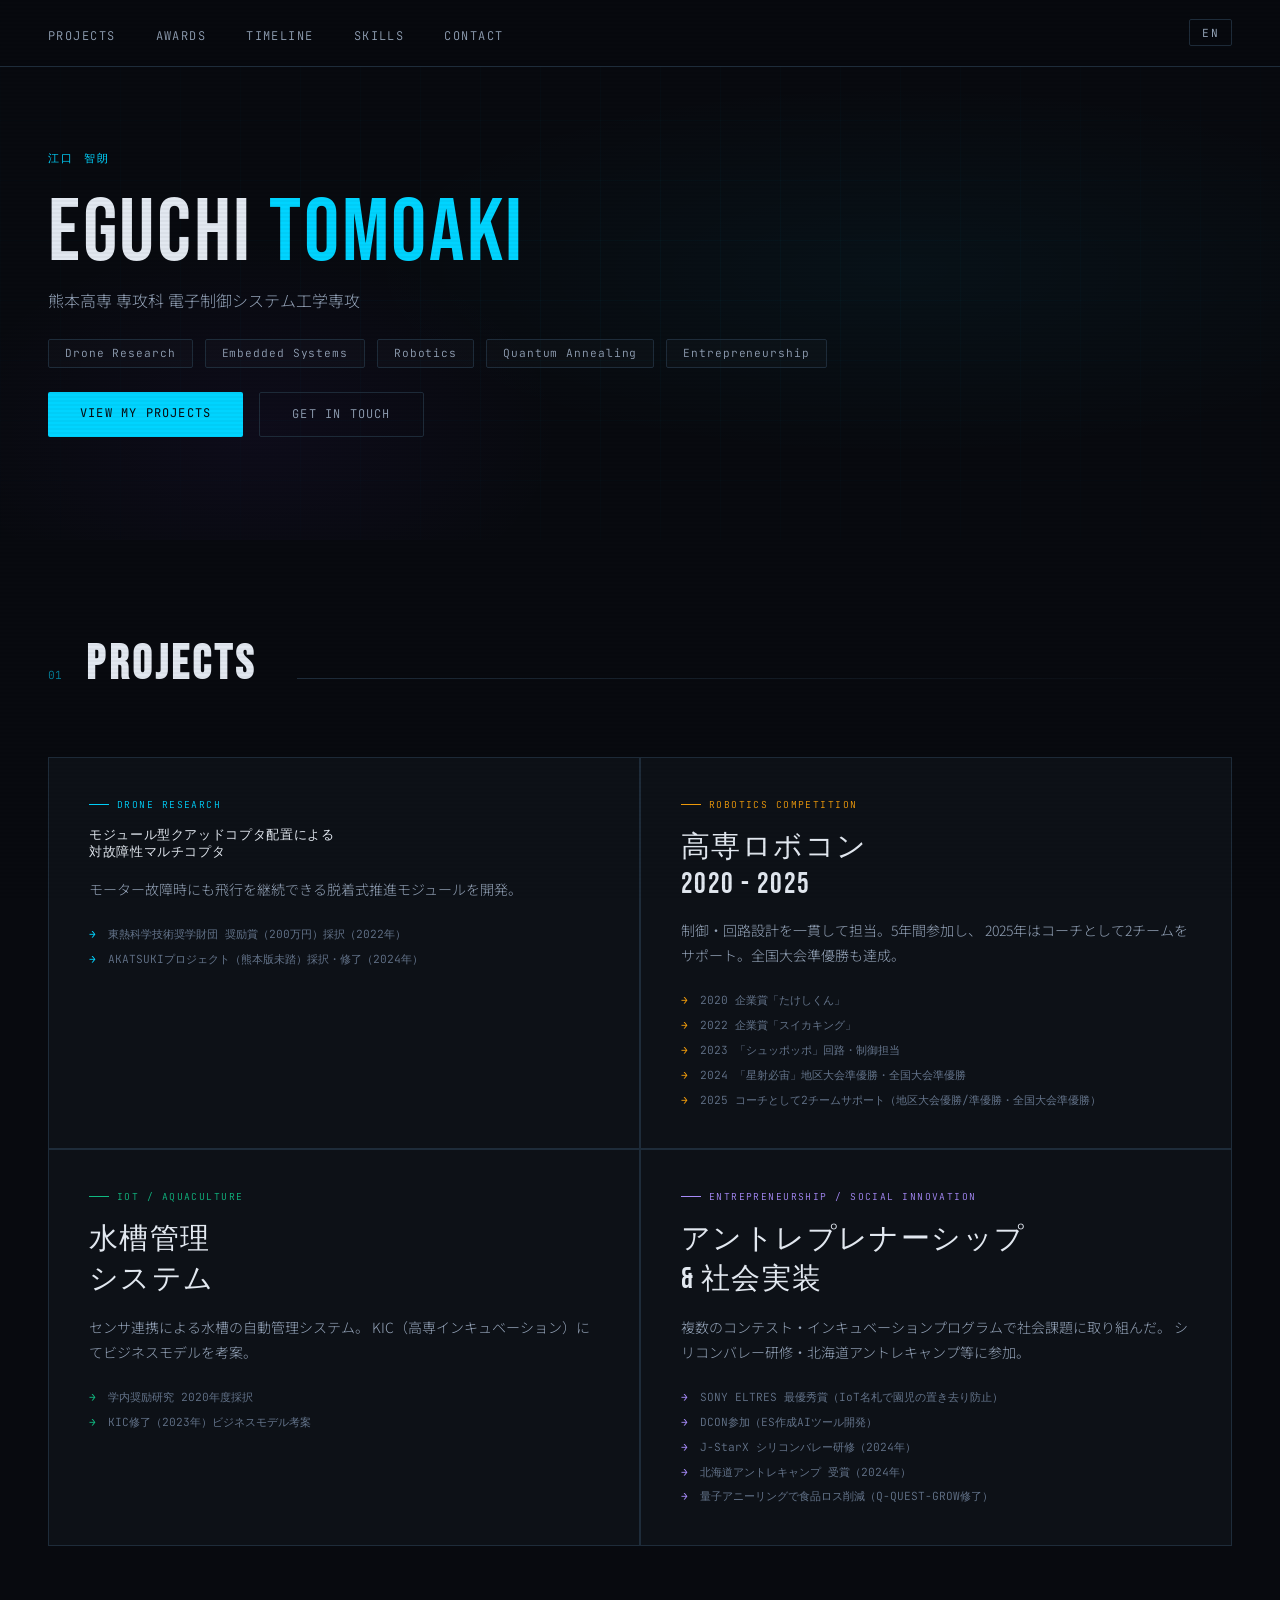
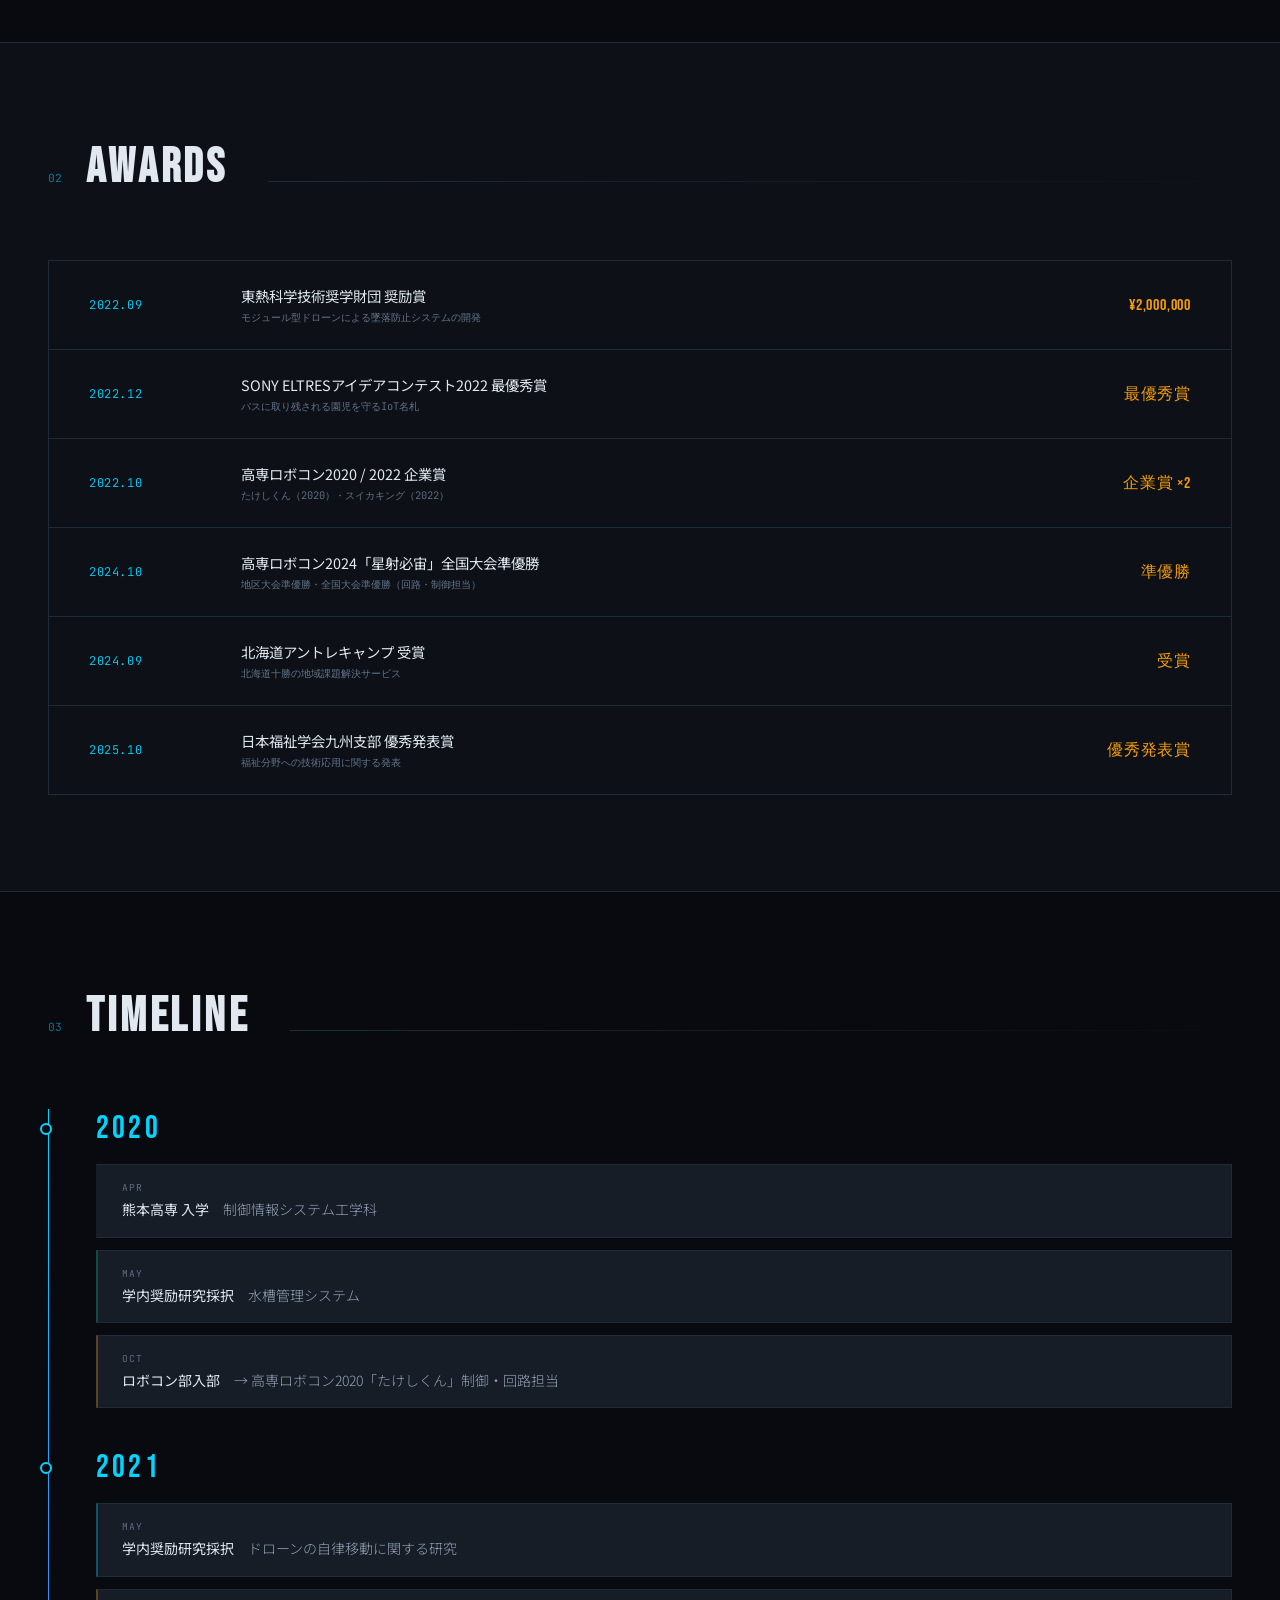
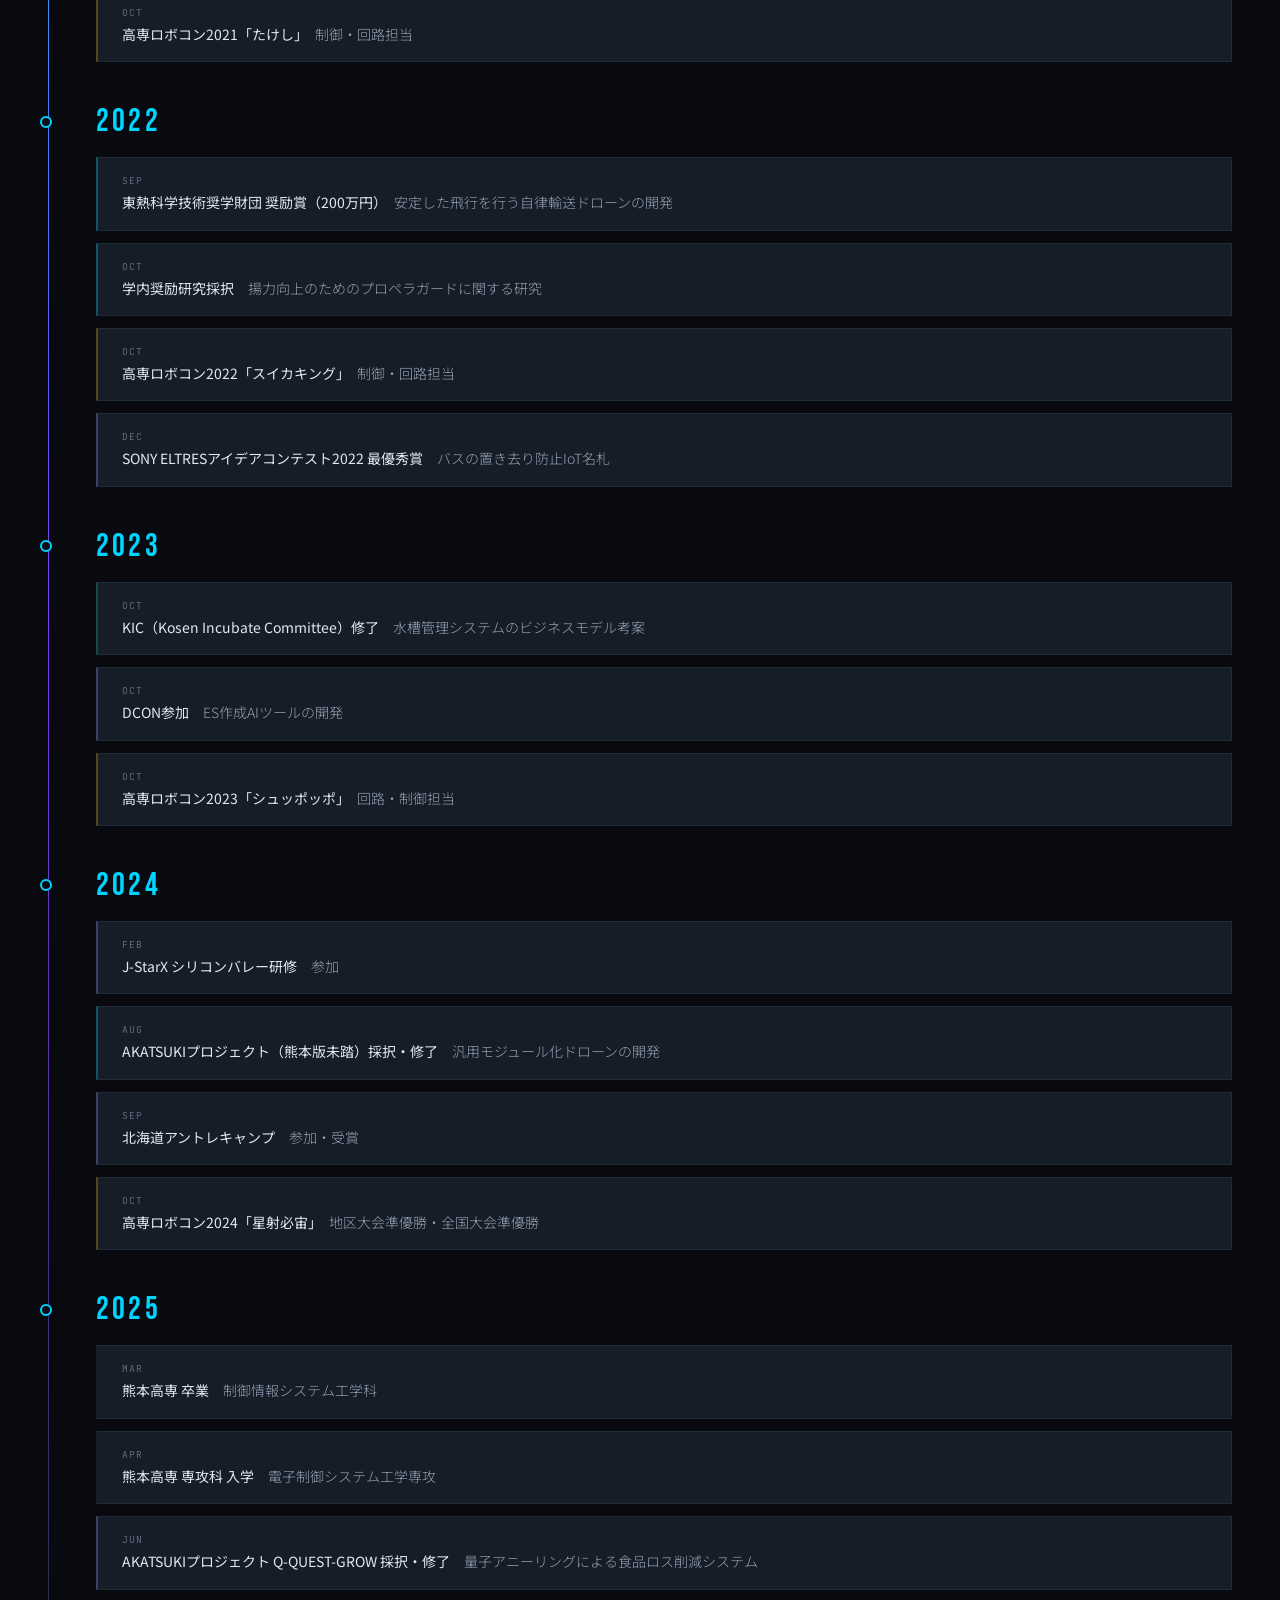
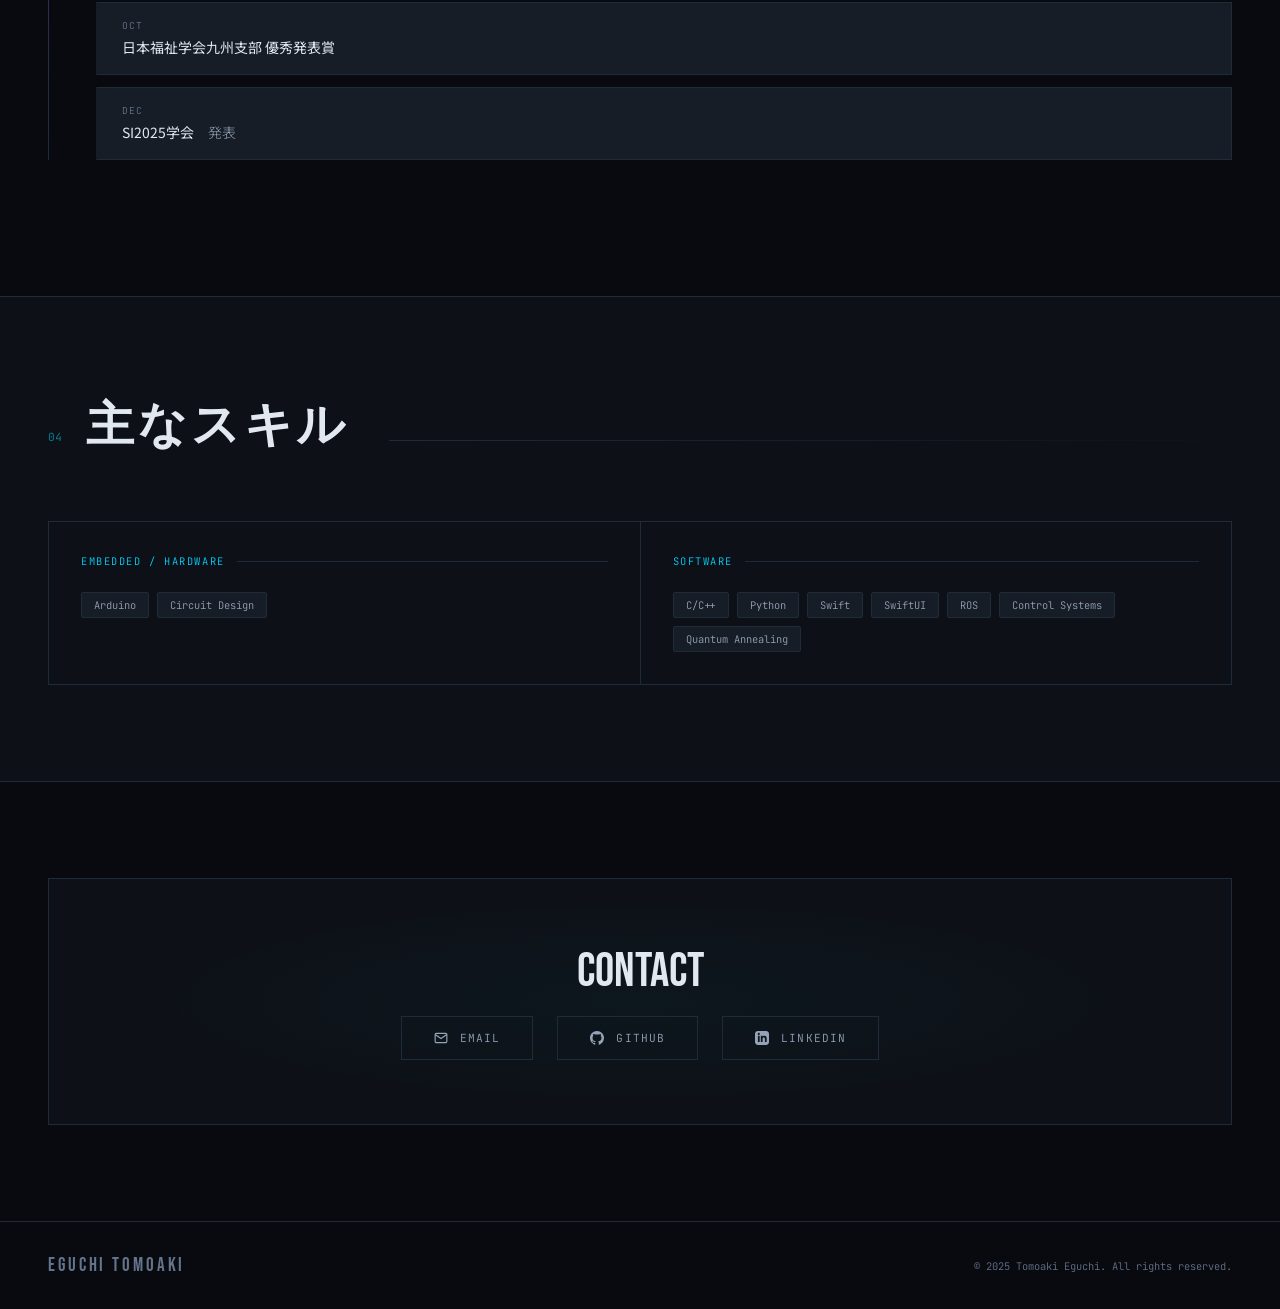
==== index.html @ 0deb2f74 "Initial commit Co-Authored-By: Claude Sonnet 4.6 <noreply@anthropic.com>" ====
<!DOCTYPE html>
<html lang="ja">
<head>
<meta charset="UTF-8">
<meta name="viewport" content="width=device-width, initial-scale=1.0">
<title>江口智朗 | Tomoaki Eguchi</title>
<link rel="preconnect" href="https://fonts.googleapis.com">
<link href="https://fonts.googleapis.com/css2?family=Bebas+Neue&family=Noto+Sans+JP:wght@300;400;700&family=JetBrains+Mono:wght@300;400&display=swap" rel="stylesheet">
<link rel="stylesheet" href="style.css">
<style>
  :root {
    --bg: #080a0f;
    --bg2: #0d1117;
    --bg3: #131920;
    --surface: #161d26;
    --border: #1e2c3a;
    --accent: #00d4ff;
    --accent2: #7c3aed;
    --accent3: #10b981;
    --text: #e2e8f0;
    --text-muted: #64748b;
    --text-dim: #94a3b8;
    --drone: #00d4ff;
    --robocon: #f59e0b;
    --aqua: #10b981;
    --biz: #a78bfa;
  }

  *, *::before, *::after { box-sizing: border-box; margin: 0; padding: 0; }

  html { scroll-behavior: smooth; }

  body {
    background: var(--bg);
    color: var(--text);
    font-family: 'Noto Sans JP', sans-serif;
    font-weight: 300;
    overflow-x: hidden;
  }


  /* Scrollbar */
  ::-webkit-scrollbar { width: 4px; }
  ::-webkit-scrollbar-track { background: var(--bg); }
  ::-webkit-scrollbar-thumb { background: var(--accent); border-radius: 2px; }

  /* NAV */
  nav {
    position: fixed; top: 0; left: 0; right: 0; z-index: 100;
    display: flex; align-items: center; justify-content: space-between;
    padding: 1.2rem 3rem;
    background: rgba(8,10,15,0.85);
    backdrop-filter: blur(20px);
    border-bottom: 1px solid var(--border);
  }
  .nav-logo {
    font-family: 'Bebas Neue', sans-serif;
    font-size: 1.5rem;
    letter-spacing: 0.15em;
    color: var(--accent);
  }
  .nav-links { display: flex; gap: 2.5rem; list-style: none; }
  .nav-links a {
    color: var(--text-dim);
    text-decoration: none;
    font-size: 0.75rem;
    letter-spacing: 0.12em;
    text-transform: uppercase;
    font-family: 'JetBrains Mono', monospace;
    transition: color 0.3s;
    position: relative;
  }
  .nav-links a::after {
    content: '';
    position: absolute; bottom: -3px; left: 0; right: 0; height: 1px;
    background: var(--accent);
    transform: scaleX(0);
    transition: transform 0.3s;
  }
  .nav-links a:hover { color: var(--accent); }
  .nav-links a:hover::after { transform: scaleX(1); }

  /* HERO */
  .hero {
    min-height: 60vh;
    display: flex; align-items: center;
    padding: 5rem 3rem 2rem;
    position: relative;
    overflow: hidden;
  }
  .hero-bg {
    position: absolute; inset: 0;
    background:
      radial-gradient(ellipse 60% 50% at 70% 50%, rgba(0,212,255,0.04) 0%, transparent 70%),
      radial-gradient(ellipse 40% 60% at 20% 80%, rgba(124,58,237,0.05) 0%, transparent 60%);
  }
  .hero-grid {
    position: absolute; inset: 0;
    background-image:
      linear-gradient(rgba(0,212,255,0.03) 1px, transparent 1px),
      linear-gradient(90deg, rgba(0,212,255,0.03) 1px, transparent 1px);
    background-size: 60px 60px;
    mask-image: radial-gradient(ellipse 80% 80% at 50% 50%, black 0%, transparent 100%);
  }
  .hero-content {
    position: relative; z-index: 1;
    max-width: 900px;
  }
  .hero-eyebrow {
    font-family: 'JetBrains Mono', monospace;
    font-size: 0.7rem;
    letter-spacing: 0.2em;
    color: var(--accent);
    text-transform: uppercase;
    margin-bottom: 1.5rem;
    opacity: 0;
    animation: fadeUp 0.8s 0.2s forwards;
  }
  .hero-name-row {
    display: flex;
    align-items: flex-end;
    gap: 2.5rem;
    margin-bottom: 0.5rem;
    opacity: 0;
    animation: fadeUp 0.8s 0.4s forwards;
  }
  .hero-name {
    font-family: 'Bebas Neue', sans-serif;
    font-size: clamp(2.8rem, 7vw, 5.5rem);
    line-height: 1;
    letter-spacing: 0.03em;
    color: var(--text);
  }
  .hero-name span { color: var(--accent); }
  .hero-sub {
    font-family: 'Bebas Neue', sans-serif;
    font-size: clamp(1.5rem, 4vw, 3rem);
    color: var(--text-muted);
    letter-spacing: 0.08em;
    margin-bottom: 2rem;
    opacity: 0;
    animation: fadeUp 0.8s 0.6s forwards;
  }
  .hero-desc {
    font-size: 1rem;
    line-height: 1.8;
    color: var(--text-dim);
    max-width: 100%;
    margin-bottom: 1.5rem;
    opacity: 0;
    animation: fadeUp 0.8s 0.8s forwards;
  }
  .hero-tags {
    display: flex; flex-wrap: wrap; gap: 0.75rem;
    margin-bottom: 1.5rem;
    opacity: 0;
    animation: fadeUp 0.8s 1s forwards;
  }
  .tag {
    padding: 0.4rem 1rem;
    border: 1px solid var(--border);
    border-radius: 2px;
    font-family: 'JetBrains Mono', monospace;
    font-size: 0.7rem;
    letter-spacing: 0.08em;
    color: var(--text-dim);
    background: rgba(255,255,255,0.02);
    transition: all 0.3s;
  }
  .tag:hover {
    border-color: var(--accent);
    color: var(--accent);
    background: rgba(0,212,255,0.05);
  }
  .hero-cta {
    display: flex; gap: 1rem;
    opacity: 0;
    animation: fadeUp 0.8s 1.2s forwards;
  }
  .btn-primary {
    padding: 0.85rem 2rem;
    background: var(--accent);
    color: var(--bg);
    border: none;
    border-radius: 2px;
    font-family: 'JetBrains Mono', monospace;
    font-size: 0.75rem;
    letter-spacing: 0.1em;
    text-transform: uppercase;
    text-decoration: none;
    transition: all 0.3s;
    font-weight: 400;
  }
  .btn-primary:hover { background: #fff; transform: translateY(-2px); }
  .btn-outline {
    padding: 0.85rem 2rem;
    background: transparent;
    color: var(--text-dim);
    border: 1px solid var(--border);
    border-radius: 2px;
    font-family: 'JetBrains Mono', monospace;
    font-size: 0.75rem;
    letter-spacing: 0.1em;
    text-transform: uppercase;
    text-decoration: none;
    transition: all 0.3s;
  }
  .btn-outline:hover { border-color: var(--accent); color: var(--accent); }

  /* STATS BAR */
  .stats-bar {
    background: var(--surface);
    border-top: 1px solid var(--border);
    border-bottom: 1px solid var(--border);
    padding: 2rem 3rem;
    display: grid;
    grid-template-columns: repeat(4, 1fr);
    gap: 1px;
  }
  .stat-item {
    padding: 1rem 2rem;
    text-align: center;
    position: relative;
  }
  .stat-item::after {
    content: '';
    position: absolute; right: 0; top: 20%; bottom: 20%;
    width: 1px; background: var(--border);
  }
  .stat-item:last-child::after { display: none; }
  .stat-num {
    font-family: 'Bebas Neue', sans-serif;
    font-size: 2.5rem;
    color: var(--accent);
    display: block;
    line-height: 1;
  }
  .stat-label {
    font-size: 0.65rem;
    letter-spacing: 0.1em;
    text-transform: uppercase;
    color: var(--text-muted);
    font-family: 'JetBrains Mono', monospace;
    margin-top: 0.4rem;
  }

  /* SECTIONS */
  section { padding: 6rem 3rem; }
  .section-header {
    display: flex; align-items: baseline; gap: 1.5rem;
    margin-bottom: 4rem;
  }
  .section-num {
    font-family: 'JetBrains Mono', monospace;
    font-size: 0.7rem;
    color: var(--accent);
    opacity: 0.6;
  }
  .section-title {
    font-family: 'Bebas Neue', sans-serif;
    font-size: 3rem;
    letter-spacing: 0.08em;
    color: var(--text);
  }
  .section-line {
    flex: 1;
    height: 1px;
    background: linear-gradient(90deg, var(--border) 0%, transparent 100%);
    margin-left: 1rem;
  }

  /* PROJECT CARDS */
  .projects-grid {
    display: grid;
    grid-template-columns: repeat(2, 1fr);
    gap: 1.5px;
    background: var(--border);
    border: 1px solid var(--border);
  }
  .project-card {
    background: var(--bg2);
    padding: 2.5rem;
    transition: background 0.3s;
    position: relative;
    overflow: hidden;
  }
  .project-card::before {
    content: '';
    position: absolute;
    top: 0; left: 0; right: 0;
    height: 2px;
    background: var(--card-color, var(--accent));
    transform: scaleX(0);
    transform-origin: left;
    transition: transform 0.4s ease;
  }
  .project-card:hover { background: var(--surface); }
  .project-card:hover::before { transform: scaleX(1); }
  .project-card.drone { --card-color: var(--drone); }
  .project-card.robocon { --card-color: var(--robocon); }
  .project-card.aqua { --card-color: var(--aqua); }
  .project-card.biz { --card-color: var(--biz); }
  .card-tag {
    font-family: 'JetBrains Mono', monospace;
    font-size: 0.6rem;
    letter-spacing: 0.15em;
    text-transform: uppercase;
    color: var(--card-color, var(--accent));
    margin-bottom: 1rem;
    display: flex; align-items: center; gap: 0.5rem;
  }
  .card-tag::before {
    content: '';
    width: 20px; height: 1px;
    background: var(--card-color, var(--accent));
  }
  .card-title {
    font-family: 'Bebas Neue', sans-serif;
    font-size: 1.8rem;
    letter-spacing: 0.05em;
    margin-bottom: 1rem;
    color: var(--text);
  }
  .card-desc {
    font-size: 0.875rem;
    line-height: 1.8;
    color: var(--text-dim);
    margin-bottom: 1.5rem;
  }
  .card-achievements {
    list-style: none;
    display: flex; flex-direction: column; gap: 0.5rem;
  }
  .card-achievements li {
    font-family: 'JetBrains Mono', monospace;
    font-size: 0.7rem;
    color: var(--text-muted);
    display: flex; align-items: flex-start; gap: 0.75rem;
    line-height: 1.5;
  }
  .card-achievements li::before {
    content: '→';
    color: var(--card-color, var(--accent));
    flex-shrink: 0;
    margin-top: 0;
  }
  .award-badge {
    display: inline-flex;
    align-items: center;
    gap: 0.4rem;
    background: rgba(245,158,11,0.1);
    border: 1px solid rgba(245,158,11,0.3);
    padding: 0.2rem 0.6rem;
    border-radius: 2px;
    font-family: 'JetBrains Mono', monospace;
    font-size: 0.6rem;
    color: #f59e0b;
    margin-top: 1rem;
  }

  /* AWARDS */
  .awards-list {
    display: flex; flex-direction: column; gap: 1px;
    background: var(--border);
    border: 1px solid var(--border);
  }
  .award-item {
    background: var(--bg2);
    padding: 1.5rem 2.5rem;
    display: grid;
    grid-template-columns: 120px 1fr auto;
    align-items: center;
    gap: 2rem;
    transition: background 0.3s;
  }
  .award-item:hover { background: var(--surface); }
  .award-year {
    font-family: 'JetBrains Mono', monospace;
    font-size: 0.75rem;
    color: var(--accent);
    letter-spacing: 0.05em;
  }
  .award-name {
    font-size: 0.9rem;
    color: var(--text);
    font-weight: 400;
  }
  .award-detail {
    font-family: 'JetBrains Mono', monospace;
    font-size: 0.65rem;
    color: var(--text-muted);
    margin-top: 0.25rem;
  }
  .award-prize {
    font-family: 'Bebas Neue', sans-serif;
    font-size: 1rem;
    color: #f59e0b;
    letter-spacing: 0.05em;
    white-space: nowrap;
  }

  /* TIMELINE */
  .timeline {
    position: relative;
    padding-left: 3rem;
  }
  .timeline::before {
    content: '';
    position: absolute;
    left: 0; top: 0; bottom: 0;
    width: 1px;
    background: linear-gradient(180deg, var(--accent) 0%, var(--accent2) 50%, var(--border) 100%);
  }
  .tl-year-group { margin-bottom: 2.5rem; }
  .tl-year {
    font-family: 'Bebas Neue', sans-serif;
    font-size: 2rem;
    color: var(--accent);
    letter-spacing: 0.1em;
    margin-bottom: 1rem;
    position: relative;
  }
  .tl-year::before {
    content: '';
    position: absolute;
    left: -3.5rem; top: 50%;
    transform: translateY(-50%);
    width: 12px; height: 12px;
    border: 2px solid var(--accent);
    background: var(--bg);
    border-radius: 50%;
  }
  .tl-items { display: flex; flex-direction: column; gap: 0.75rem; }
  .tl-item {
    background: var(--surface);
    border: 1px solid var(--border);
    border-left: 2px solid transparent;
    padding: 1rem 1.5rem;
    transition: all 0.3s;
  }
  .tl-item:hover {
    border-left-color: var(--accent);
    background: var(--bg3);
    transform: translateX(4px);
  }
  .tl-item.drone-item { border-left-color: rgba(0,212,255,0.3); }
  .tl-item.robocon-item { border-left-color: rgba(245,158,11,0.3); }
  .tl-item.aqua-item { border-left-color: rgba(16,185,129,0.3); }
  .tl-item.biz-item { border-left-color: rgba(167,139,250,0.3); }
  .tl-month {
    font-family: 'JetBrains Mono', monospace;
    font-size: 0.6rem;
    letter-spacing: 0.1em;
    color: var(--text-muted);
    margin-bottom: 0.25rem;
  }
  .tl-text {
    font-size: 0.875rem;
    color: var(--text-dim);
    line-height: 1.6;
  }
  .tl-text strong {
    color: var(--text);
    font-weight: 400;
  }
  .tl-badge {
    display: inline-flex;
    align-items: center;
    padding: 0.15rem 0.5rem;
    border-radius: 2px;
    font-family: 'JetBrains Mono', monospace;
    font-size: 0.55rem;
    letter-spacing: 0.08em;
    margin-left: 0.5rem;
    vertical-align: middle;
  }
  .badge-award { background: rgba(245,158,11,0.15); color: #f59e0b; border: 1px solid rgba(245,158,11,0.3); }
  .badge-academic { background: rgba(0,212,255,0.1); color: var(--accent); border: 1px solid rgba(0,212,255,0.2); }

  /* SKILLS */
  .skills-grid {
    display: grid;
    grid-template-columns: repeat(2, 1fr);
    gap: 1px;
    background: var(--border);
    border: 1px solid var(--border);
  }
  .skill-category {
    background: var(--bg2);
    padding: 2rem;
  }
  .skill-cat-name {
    font-family: 'JetBrains Mono', monospace;
    font-size: 0.65rem;
    letter-spacing: 0.15em;
    text-transform: uppercase;
    color: var(--accent);
    margin-bottom: 1.5rem;
    display: flex; align-items: center; gap: 0.75rem;
  }
  .skill-cat-name::after { content: ''; flex: 1; height: 1px; background: var(--border); }
  .skill-tags { display: flex; flex-wrap: wrap; gap: 0.5rem; }
  .skill-tag {
    padding: 0.3rem 0.75rem;
    background: var(--surface);
    border: 1px solid var(--border);
    border-radius: 2px;
    font-family: 'JetBrains Mono', monospace;
    font-size: 0.65rem;
    color: var(--text-dim);
    transition: all 0.2s;
  }
  .skill-tag:hover { border-color: var(--accent); color: var(--accent); }

  /* CONTACT */
  .contact-section {
    background: var(--bg2);
    border: 1px solid var(--border);
    padding: 4rem;
    text-align: center;
    position: relative;
    overflow: hidden;
  }
  .contact-section::before {
    content: '';
    position: absolute; inset: 0;
    background: radial-gradient(ellipse 60% 60% at 50% 50%, rgba(0,212,255,0.03) 0%, transparent 70%);
  }
  .contact-title {
    font-family: 'Bebas Neue', sans-serif;
    font-size: 3rem;
    color: var(--text);
    margin-bottom: 1rem;
    position: relative;
  }
  .contact-sub {
    color: var(--text-muted);
    font-size: 0.875rem;
    margin-bottom: 2.5rem;
    position: relative;
  }
  .contact-links {
    display: flex; justify-content: center; gap: 1.5rem;
    position: relative;
  }
  .contact-link {
    padding: 0.9rem 2rem;
    border: 1px solid var(--border);
    color: var(--text-dim);
    text-decoration: none;
    font-family: 'JetBrains Mono', monospace;
    font-size: 0.7rem;
    letter-spacing: 0.1em;
    text-transform: uppercase;
    transition: all 0.3s;
    display: flex; align-items: center; gap: 0.75rem;
  }
  .contact-link:hover {
    border-color: var(--accent);
    color: var(--accent);
    background: rgba(0,212,255,0.05);
  }

  /* FOOTER */
  footer {
    padding: 2rem 3rem;
    border-top: 1px solid var(--border);
    display: flex; justify-content: space-between; align-items: center;
  }
  .footer-logo {
    font-family: 'Bebas Neue', sans-serif;
    font-size: 1.2rem;
    color: var(--text-muted);
    letter-spacing: 0.15em;
  }
  .footer-copy {
    font-family: 'JetBrains Mono', monospace;
    font-size: 0.65rem;
    color: var(--text-muted);
  }

  /* ANIMATIONS */
  @keyframes fadeUp {
    from { opacity: 0; transform: translateY(20px); }
    to { opacity: 1; transform: translateY(0); }
  }

  .fade-in {
    opacity: 0;
    transform: translateY(30px);
    transition: opacity 0.7s ease, transform 0.7s ease;
  }
  .fade-in.visible {
    opacity: 1;
    transform: translateY(0);
  }

  /* Glitch effect on name hover */
  .hero-name:hover {
    animation: glitch 0.3s steps(2) forwards;
  }
  @keyframes glitch {
    0% { text-shadow: 2px 0 var(--accent), -2px 0 var(--accent2); }
    25% { text-shadow: -2px 0 var(--accent), 2px 0 var(--accent2); }
    50% { text-shadow: 2px 2px var(--accent3), -2px -2px var(--accent2); }
    75% { text-shadow: -2px 2px var(--accent), 2px -2px var(--accent3); }
    100% { text-shadow: none; }
  }

  /* Scanline overlay */
  body::after {
    content: '';
    position: fixed; inset: 0;
    background: repeating-linear-gradient(
      0deg, transparent, transparent 2px,
      rgba(0,0,0,0.03) 2px, rgba(0,0,0,0.03) 4px
    );
    pointer-events: none;
    z-index: 9990;
  }

  /* Timeline link */
  .tl-link {
    display: block;
    text-decoration: none;
    color: inherit;
  }
  .tl-link .tl-item::after {
    content: '→';
    position: absolute;
    right: 1.5rem;
    top: 50%;
    transform: translateY(-50%);
    font-family: 'JetBrains Mono', monospace;
    font-size: 0.7rem;
    color: var(--accent);
    opacity: 0;
    transition: opacity 0.3s;
  }
  .tl-item { position: relative; }
  .tl-link:hover .tl-item {
    border-left-color: var(--accent);
    background: var(--bg3);
    transform: translateX(4px);
  }
  .tl-link:hover .tl-item::after { opacity: 1; }

  @media (max-width: 768px) {
    nav { padding: 1rem 1.5rem; }
    .nav-links { display: none; }
    section { padding: 4rem 1.5rem; }
    .hero { padding: 8rem 1.5rem 4rem; }
    .stats-bar { grid-template-columns: repeat(2, 1fr); padding: 1.5rem; }
    .projects-grid { grid-template-columns: 1fr; }
    .award-item { grid-template-columns: 1fr; gap: 0.5rem; }
    .skills-grid { grid-template-columns: 1fr; }
    .contact-section { padding: 2.5rem 1.5rem; }
    .contact-links { flex-direction: column; align-items: center; }
    footer { flex-direction: column; gap: 0.75rem; text-align: center; }
  }
</style>
</head>
<body>


<nav>
  <ul class="nav-links">
    <li><a href="#projects">Projects</a></li>
    <li><a href="#awards">Awards</a></li>
    <li><a href="#timeline">Timeline</a></li>
    <li><a href="#skills">Skills</a></li>
    <li><a href="#contact">Contact</a></li>
  </ul>
</nav>

<!-- HERO -->
<section class="hero">
  <div class="hero-bg"></div>
  <div class="hero-grid"></div>
  <div class="hero-content">
    <div class="hero-eyebrow">江口 智朗</div>
    <div class="hero-name-row">
      <div class="hero-name">EGUCHI <span>TOMOAKI</span></div>
    </div>
    <p class="hero-desc"
      data-ja-html="熊本高専 専攻科 電子制御システム工学専攻"
      data-en-html="Kumamoto KOSEN — Advanced Engineering Program (Electronics &amp; Control Systems)">
      熊本高専 専攻科 電子制御システム工学専攻
    </p>
    <div class="hero-tags">
      <span class="tag">Drone Research</span>
      <span class="tag">Embedded Systems</span>
      <span class="tag">Robotics</span>
      <span class="tag">Quantum Annealing</span>
      <span class="tag">Entrepreneurship</span>
    </div>
    <div class="hero-cta">
      <a href="#projects" class="btn-primary">View My Projects</a>
      <a href="#contact" class="btn-outline">Get in Touch</a>
    </div>
  </div>
</section>


<!-- PROJECTS -->
<section id="projects">
  <div class="section-header">
    <span class="section-num">01</span>
    <h2 class="section-title">Projects</h2>
    <div class="section-line"></div>
  </div>
  <div class="projects-grid fade-in">

    <!-- DRONE -->
    <div class="project-card drone">
      <div class="card-tag">Drone Research</div>
      <div class="card-title" style="font-size:0.8em;"
        data-ja-html="モジュール型クアッドコプタ配置による<br>対故障性マルチコプタ"
        data-en-html="Modular Quad-Copter Based<br>Fault-Tolerant Multicopter">モジュール型クアッドコプタ配置による<br>対故障性マルチコプタ</div>
      <p class="card-desc"
        data-ja="モーター故障時にも飛行を継続できる脱着式推進モジュールを開発。"
        data-en="Developed detachable propulsion modules enabling continued flight even upon motor failure.">
        モーター故障時にも飛行を継続できる脱着式推進モジュールを開発。
      </p>
      <ul class="card-achievements">
        <li data-ja="東熱科学技術奨学財団 奨励賞（200万円）採択（2022年）" data-en="Tonetsu Foundation Encouragement Award (¥2M) (2022)">東熱科学技術奨学財団 奨励賞（200万円）採択（2022年）</li>
        <li data-ja="AKATSUKIプロジェクト（熊本版未踏）採択・修了（2024年）" data-en="AKATSUAKI Project (Mitou-type) Completion (2024)">AKATSUKIプロジェクト（熊本版未踏）採択・修了（2024年）</li>

      </ul>
    </div>

    <!-- ROBOCON -->
    <div class="project-card robocon">
      <div class="card-tag">Robotics Competition</div>
      <div class="card-title"
        data-ja-html="高専ロボコン<br>2020 - 2025"
        data-en-html="KOSEN Robocon<br>2020 - 2025">高専ロボコン<br>2020 - 2025</div>
      <p class="card-desc"
        data-ja="制御・回路設計を一貫して担当。5年間参加し、2025年はコーチとして2チームをサポート。全国大会準優勝も達成。"
        data-en="Consistently handled control and circuit design. Competed for 5 years, and coached two teams in 2025. Achieved National Tournament Runner-Up.">
        制御・回路設計を一貫して担当。5年間参加し、
        2025年はコーチとして2チームをサポート。全国大会準優勝も達成。
      </p>
      <ul class="card-achievements">
        <li data-ja="2020 企業賞「たけしくん」" data-en='2020 Company Award "Takeshikun"'>2020 企業賞「たけしくん」</li>
        <li data-ja="2022 企業賞「スイカキング」" data-en='2022 Company Award "Watermelon King"'>2022 企業賞「スイカキング」</li>
        <li data-ja="2023 「シュッポッポ」回路・制御担当" data-en='2023 "Shupoppo" — Circuit &amp; Control Lead'>2023 「シュッポッポ」回路・制御担当</li>
        <li data-ja="2024 「星射必宙」地区大会準優勝・全国大会準優勝" data-en='2024 "Hoshi-sha-hicchuu" — Regional &amp; National Runner-Up'>2024 「星射必宙」地区大会準優勝・全国大会準優勝</li>
        <li data-ja="2025 コーチとして2チームサポート（地区大会優勝/準優勝・全国大会準優勝）" data-en="2025 Coached 2 Teams (Regional 1st &amp; 2nd, National Runner-Up)">2025 コーチとして2チームサポート（地区大会優勝/準優勝・全国大会準優勝）</li>
      </ul>
    </div>

    <!-- AQUA -->
    <div class="project-card aqua">
      <div class="card-tag">IoT / Aquaculture</div>
      <div class="card-title"
        data-ja-html="水槽管理<br>システム"
        data-en-html="Aquaculture<br>Management System">水槽管理<br>システム</div>
      <p class="card-desc"
        data-ja="センサ連携による水槽の自動管理システム。KIC（高専インキュベーション）にてビジネスモデルを考案。"
        data-en="Automated aquaculture management system using sensor integration. Proposed a business model through KIC (KOSEN Incubation Committee).">
        センサ連携による水槽の自動管理システム。
        KIC（高専インキュベーション）にてビジネスモデルを考案。
      </p>
      <ul class="card-achievements">
        <li data-ja="学内奨励研究 2020年度採択" data-en="Research Grant Adopted 2020">学内奨励研究 2020年度採択</li>
        <li data-ja="KIC修了（2023年）ビジネスモデル考案" data-en="KIC Completion (2023) — Business Model Development">KIC修了（2023年）ビジネスモデル考案</li>
      </ul>
    </div>

    <!-- BUSINESS -->
    <div class="project-card biz" style="grid-column: span 1;">
      <div class="card-tag">Entrepreneurship / Social Innovation</div>
      <div class="card-title"
        data-ja-html="アントレプレナーシップ<br>&amp; 社会実装"
        data-en-html="Entrepreneurship<br>&amp; Social Innovation">アントレプレナーシップ<br>& 社会実装</div>
      <p class="card-desc"
        data-ja="複数のコンテスト・インキュベーションプログラムで社会課題に取り組んだ。シリコンバレー研修・北海道アントレキャンプ等に参加。"
        data-en="Engaged with social challenges through multiple contests and incubation programs. Participated in Silicon Valley training and Hokkaido entrepreneurship camp.">
        複数のコンテスト・インキュベーションプログラムで社会課題に取り組んだ。
        シリコンバレー研修・北海道アントレキャンプ等に参加。
      </p>
      <ul class="card-achievements">
        <li data-ja="SONY ELTRES 最優秀賞（IoT名札で園児の置き去り防止）" data-en="SONY ELTRES Grand Prize (IoT tag for child safety on buses)">SONY ELTRES 最優秀賞（IoT名札で園児の置き去り防止）</li>
        <li data-ja="DCON参加（ES作成AIツール開発）" data-en="DCON Participation (AI tool for job application essays)">DCON参加（ES作成AIツール開発）</li>
        <li data-ja="J-StarX シリコンバレー研修（2024年）" data-en="J-StarX Silicon Valley Program (2024)">J-StarX シリコンバレー研修（2024年）</li>
        <li data-ja="北海道アントレキャンプ 受賞（2024年）" data-en="Hokkaido Entrepreneurship Camp Award (2024)">北海道アントレキャンプ 受賞（2024年）</li>
        <li data-ja="量子アニーリングで食品ロス削減（Q-QUEST-GROW修了）" data-en="Food Loss Reduction via Quantum Annealing (Q-QUEST-GROW)">量子アニーリングで食品ロス削減（Q-QUEST-GROW修了）</li>
      </ul>
    </div>

  </div>
</section>

<!-- AWARDS -->
<section id="awards" style="background: var(--bg2); border-top: 1px solid var(--border); border-bottom: 1px solid var(--border);">
  <div class="section-header">
    <span class="section-num">02</span>
    <h2 class="section-title">Awards</h2>
    <div class="section-line"></div>
  </div>
  <div class="awards-list fade-in">
    <div class="award-item">
      <div class="award-year">2022.09</div>
      <div>
        <div class="award-name" data-ja="東熱科学技術奨学財団 奨励賞" data-en="Tonetsu Foundation Encouragement Award">東熱科学技術奨学財団 奨励賞</div>
        <div class="award-detail" data-ja="モジュール型ドローンによる墜落防止システムの開発" data-en="Development of crash-prevention system for modular drones">モジュール型ドローンによる墜落防止システムの開発</div>
      </div>
      <div class="award-prize">¥2,000,000</div>
    </div>
    <div class="award-item">
      <div class="award-year">2022.12</div>
      <div>
        <div class="award-name" data-ja="SONY ELTRESアイデアコンテスト2022 最優秀賞" data-en="SONY ELTRES Idea Contest 2022 — Grand Prize">SONY ELTRESアイデアコンテスト2022 最優秀賞</div>
        <div class="award-detail" data-ja="バスに取り残される園児を守るIoT名札" data-en="IoT name tag to protect children left behind on buses">バスに取り残される園児を守るIoT名札</div>
      </div>
      <div class="award-prize" data-ja="最優秀賞" data-en="Grand Prize">最優秀賞</div>
    </div>
    <div class="award-item">
      <div class="award-year">2022.10</div>
      <div>
        <div class="award-name" data-ja="高専ロボコン2020 / 2022 企業賞" data-en="KOSEN Robocon 2020 / 2022 — Company Award">高専ロボコン2020 / 2022 企業賞</div>
        <div class="award-detail" data-ja="たけしくん（2020）・スイカキング（2022）" data-en="National robot contest for KOSEN students. Circuit &amp; control lead; awarded twice.">たけしくん（2020）・スイカキング（2022）</div>
      </div>
      <div class="award-prize" data-ja="企業賞 ×2" data-en="Company Award ×2">企業賞 ×2</div>
    </div>
    <div class="award-item">
      <div class="award-year">2024.10</div>
      <div>
        <div class="award-name" data-ja="高専ロボコン2024「星射必宙」全国大会準優勝" data-en='KOSEN Robocon 2024 "Hoshi-sha-hicchuu" — National Runner-Up'>高専ロボコン2024「星射必宙」全国大会準優勝</div>
        <div class="award-detail" data-ja="地区大会準優勝・全国大会準優勝（回路・制御担当）" data-en="Regional &amp; National Runner-Up (Circuit &amp; Control Lead)">地区大会準優勝・全国大会準優勝（回路・制御担当）</div>
      </div>
      <div class="award-prize" data-ja="準優勝" data-en="Runner-Up">準優勝</div>
    </div>
    <div class="award-item">
      <div class="award-year">2024.09</div>
      <div>
        <div class="award-name" data-ja="北海道アントレキャンプ 受賞" data-en="Hokkaido Entrepreneurship Camp — Award">北海道アントレキャンプ 受賞</div>
        <div class="award-detail" data-ja="北海道十勝の地域課題解決サービス" data-en="Regional issue-solving service for Hokkaido Tokachi">北海道十勝の地域課題解決サービス</div>
      </div>
      <div class="award-prize" data-ja="受賞" data-en="Award">受賞</div>
    </div>
    <div class="award-item">
      <div class="award-year">2025.10</div>
      <div>
        <div class="award-name" data-ja="日本福祉学会九州支部 優秀発表賞" data-en="Japan Welfare Society Kyushu — Best Presentation Award">日本福祉学会九州支部 優秀発表賞</div>
        <div class="award-detail" data-ja="福祉分野への技術応用に関する発表" data-en="Presentation on technological applications in welfare">福祉分野への技術応用に関する発表</div>
      </div>
      <div class="award-prize" data-ja="優秀発表賞" data-en="Best Presentation">優秀発表賞</div>
    </div>
  </div>
</section>

<!-- TIMELINE -->
<section id="timeline">
  <div class="section-header">
    <span class="section-num">03</span>
    <h2 class="section-title">Timeline</h2>
    <div class="section-line"></div>
  </div>
  <div class="timeline fade-in">

    <div class="tl-year-group">
      <div class="tl-year">2020</div>
      <div class="tl-items">
        <div class="tl-item">
          <div class="tl-month">APR</div>
          <div class="tl-text"
            data-ja-html="<strong>熊本高専 入学</strong>　制御情報システム工学科"
            data-en-html="<strong>Admitted to Kumamoto KOSEN</strong> Dept. of Control &amp; Information Systems Engineering"><strong>熊本高専 入学</strong>　制御情報システム工学科</div>
        </div>
        <a href="pages/2020-aqua-research.html" class="tl-link">
        <div class="tl-item aqua-item">
          <div class="tl-month">MAY</div>
          <div class="tl-text"
            data-ja-html="<strong>学内奨励研究採択</strong>　水槽管理システム"
            data-en-html="<strong>Research Grant Adopted</strong> Aquaculture Management System"><strong>学内奨励研究採択</strong>　水槽管理システム</div>
        </div>
        </a>
        <a href="pages/2020-robocon.html" class="tl-link">
        <div class="tl-item robocon-item">
          <div class="tl-month">OCT</div>
          <div class="tl-text"
            data-ja-html="<strong>ロボコン部入部</strong>　→ 高専ロボコン2020「たけしくん」制御・回路担当"
            data-en-html="<strong>Joined Robotics Club</strong> → KOSEN Robocon 2020 &quot;Takeshikun&quot; — Circuit &amp; Control Lead"><strong>ロボコン部入部</strong>　→ 高専ロボコン2020「たけしくん」制御・回路担当</div>
        </div>
        </a>
      </div>
    </div>

    <div class="tl-year-group">
      <div class="tl-year">2021</div>
      <div class="tl-items">
        <div class="tl-item drone-item">
          <div class="tl-month">MAY</div>
          <div class="tl-text"
            data-ja-html="<strong>学内奨励研究採択</strong>　ドローンの自律移動に関する研究"
            data-en-html="<strong>Research Grant Adopted</strong> Autonomous Drone Navigation Research"><strong>学内奨励研究採択</strong>　ドローンの自律移動に関する研究</div>
        </div>
        <div class="tl-item robocon-item">
          <div class="tl-month">OCT</div>
          <div class="tl-text"
            data-ja-html="<strong>高専ロボコン2021「たけし」</strong>　制御・回路担当"
            data-en-html="<strong>KOSEN Robocon 2021 &quot;Takeshi&quot;</strong> Circuit &amp; Control Lead"><strong>高専ロボコン2021「たけし」</strong>　制御・回路担当</div>
        </div>
      </div>
    </div>

    <div class="tl-year-group">
      <div class="tl-year">2022</div>
      <div class="tl-items">
        <div class="tl-item drone-item">
          <div class="tl-month">SEP</div>
          <div class="tl-text"
            data-ja-html="<strong>東熱科学技術奨学財団 奨励賞（200万円）</strong>　安定した飛行を行う自律輸送ドローンの開発"
            data-en-html="<strong>Tonetsu Foundation Encouragement Award (¥2M)</strong> Development of an Autonomous Transport Drone with Stable Flight"><strong>東熱科学技術奨学財団 奨励賞（200万円）</strong>　安定した飛行を行う自律輸送ドローンの開発</div>
        </div>
        <div class="tl-item drone-item">
          <div class="tl-month">OCT</div>
          <div class="tl-text"
            data-ja-html="<strong>学内奨励研究採択</strong>　揚力向上のためのプロペラガードに関する研究"
            data-en-html="<strong>Research Grant Adopted</strong> Propeller Guard Research for Enhanced Lift"><strong>学内奨励研究採択</strong>　揚力向上のためのプロペラガードに関する研究</div>
        </div>
        <div class="tl-item robocon-item">
          <div class="tl-month">OCT</div>
          <div class="tl-text"
            data-ja-html="<strong>高専ロボコン2022「スイカキング」</strong>　制御・回路担当"
            data-en-html="<strong>KOSEN Robocon 2022 &quot;Watermelon King&quot;</strong> Circuit &amp; Control Lead"><strong>高専ロボコン2022「スイカキング」</strong>　制御・回路担当</div>
        </div>
        <a href="pages/2022-sony-eltres.html" class="tl-link">
        <div class="tl-item biz-item">
          <div class="tl-month">DEC</div>
          <div class="tl-text"
            data-ja-html="<strong>SONY ELTRESアイデアコンテスト2022 最優秀賞</strong>　バスの置き去り防止IoT名札"
            data-en-html="<strong>SONY ELTRES Idea Contest 2022 — Grand Prize</strong> IoT Name Tag to Prevent Children Being Left on Buses"><strong>SONY ELTRESアイデアコンテスト2022 最優秀賞</strong>　バスの置き去り防止IoT名札</div>
        </div>
        </a>
      </div>
    </div>

    <div class="tl-year-group">
      <div class="tl-year">2023</div>
      <div class="tl-items">
        <a href="pages/2023-kic.html" class="tl-link">
        <div class="tl-item aqua-item">
          <div class="tl-month">OCT</div>
          <div class="tl-text"
            data-ja-html="<strong>KIC（Kosen Incubate Committee）修了</strong>　水槽管理システムのビジネスモデル考案"
            data-en-html="<strong>KIC (Kosen Incubate Committee) Completion</strong> Business Model for Aquaculture Management System"><strong>KIC（Kosen Incubate Committee）修了</strong>　水槽管理システムのビジネスモデル考案</div>
        </div>
        </a>
        <a href="pages/2023-dcon.html" class="tl-link">
        <div class="tl-item biz-item">
          <div class="tl-month">OCT</div>
          <div class="tl-text"
            data-ja-html="<strong>DCON参加</strong>　ES作成AIツールの開発"
            data-en-html="<strong>DCON Participation</strong> AI Tool for Job Application Essay Generation"><strong>DCON参加</strong>　ES作成AIツールの開発</div>
        </div>
        </a>
        <a href="pages/2023-robocon.html" class="tl-link">
        <div class="tl-item robocon-item">
          <div class="tl-month">OCT</div>
          <div class="tl-text"
            data-ja-html="<strong>高専ロボコン2023「シュッポッポ」</strong>　回路・制御担当"
            data-en-html="<strong>KOSEN Robocon 2023 &quot;Shupoppo&quot;</strong> Circuit &amp; Control Lead"><strong>高専ロボコン2023「シュッポッポ」</strong>　回路・制御担当</div>
        </div>
        </a>
      </div>
    </div>

    <div class="tl-year-group">
      <div class="tl-year">2024</div>
      <div class="tl-items">
        <a href="pages/2024-jstarx.html" class="tl-link">
        <div class="tl-item biz-item">
          <div class="tl-month">FEB</div>
          <div class="tl-text"
            data-ja-html="<strong>J-StarX シリコンバレー研修</strong>　参加"
            data-en-html="<strong>J-StarX Silicon Valley Program</strong> Participant"><strong>J-StarX シリコンバレー研修</strong>　参加</div>
        </div>
        </a>
        <a href="pages/2024-akatsuaki.html" class="tl-link">
        <div class="tl-item drone-item">
          <div class="tl-month">AUG</div>
          <div class="tl-text"
            data-ja-html="<strong>AKATSUKIプロジェクト（熊本版未踏）採択・修了</strong>　汎用モジュール化ドローンの開発"
            data-en-html="<strong>AKATSUAKI Project (Mitou-type) Adopted &amp; Completed</strong> General-Purpose Modular Drone Development"><strong>AKATSUKIプロジェクト（熊本版未踏）採択・修了</strong>　汎用モジュール化ドローンの開発</div>
        </div>
        </a>
        <a href="pages/2024-hokkaido.html" class="tl-link">
        <div class="tl-item biz-item">
          <div class="tl-month">SEP</div>
          <div class="tl-text"
            data-ja-html="<strong>北海道アントレキャンプ</strong>　参加・受賞"
            data-en-html="<strong>Hokkaido Entrepreneurship Camp</strong> Participant &amp; Award Recipient"><strong>北海道アントレキャンプ</strong>　参加・受賞</div>
        </div>
        </a>
        <a href="pages/2024-robocon.html" class="tl-link">
        <div class="tl-item robocon-item">
          <div class="tl-month">OCT</div>
          <div class="tl-text"
            data-ja-html="<strong>高専ロボコン2024「星射必宙」</strong>　地区大会準優勝・全国大会準優勝"
            data-en-html="<strong>KOSEN Robocon 2024 &quot;Hoshi-sha-hicchuu&quot;</strong> Regional &amp; National Runner-Up"><strong>高専ロボコン2024「星射必宙」</strong>　地区大会準優勝・全国大会準優勝</div>
        </div>
        </a>
      </div>
    </div>

    <div class="tl-year-group">
      <div class="tl-year">2025</div>
      <div class="tl-items">
        <div class="tl-item">
          <div class="tl-month">MAR</div>
          <div class="tl-text"
            data-ja-html="<strong>熊本高専 卒業</strong>　制御情報システム工学科"
            data-en-html="<strong>Graduated from Kumamoto KOSEN</strong> Dept. of Control &amp; Information Systems Engineering"><strong>熊本高専 卒業</strong>　制御情報システム工学科</div>
        </div>
        <div class="tl-item">
          <div class="tl-month">APR</div>
          <div class="tl-text"
            data-ja-html="<strong>熊本高専 専攻科 入学</strong>　電子制御システム工学専攻"
            data-en-html="<strong>Enrolled in Kumamoto KOSEN Advanced Engineering</strong> Electronics &amp; Control Systems Engineering Program"><strong>熊本高専 専攻科 入学</strong>　電子制御システム工学専攻</div>
        </div>
        <a href="pages/2025-q-quest.html" class="tl-link">
        <div class="tl-item biz-item">
          <div class="tl-month">JUN</div>
          <div class="tl-text"
            data-ja-html="<strong>AKATSUKIプロジェクト Q-QUEST-GROW 採択・修了</strong>　量子アニーリングによる食品ロス削減システム"
            data-en-html="<strong>AKATSUAKI Q-QUEST-GROW Adopted &amp; Completed</strong> Food Loss Reduction System via Quantum Annealing"><strong>AKATSUKIプロジェクト Q-QUEST-GROW 採択・修了</strong>　量子アニーリングによる食品ロス削減システム</div>
        </div>
        </a>
        <a href="pages/2025-fukushi.html" class="tl-link">
        <div class="tl-item">
          <div class="tl-month">OCT</div>
          <div class="tl-text"
            data-ja-html="<strong>日本福祉学会九州支部 優秀発表賞</strong>"
            data-en-html="<strong>Japan Welfare Society Kyushu — Best Presentation Award</strong>"><strong>日本福祉学会九州支部 優秀発表賞</strong></div>
        </div>
        </a>
        <a href="pages/2025-si2025.html" class="tl-link">
        <div class="tl-item">
          <div class="tl-month">DEC</div>
          <div class="tl-text"
            data-ja-html="<strong>SI2025学会</strong>　発表"
            data-en-html="<strong>SI2025 Conference</strong> Presentation"><strong>SI2025学会</strong>　発表</div>
        </div>
        </a>
      </div>
    </div>

  </div>
</section>

<!-- SKILLS -->
<section id="skills" style="background: var(--bg2); border-top: 1px solid var(--border); border-bottom: 1px solid var(--border);">
  <div class="section-header">
    <span class="section-num">04</span>
    <h2 class="section-title">主なスキル</h2>
    <div class="section-line"></div>
  </div>
  <div class="skills-grid fade-in">
    <div class="skill-category">
      <div class="skill-cat-name">Embedded / Hardware</div>
      <div class="skill-tags">
        <span class="skill-tag">Arduino</span>
        <span class="skill-tag">Circuit Design</span>
      </div>
    </div>
    <div class="skill-category">
      <div class="skill-cat-name">Software</div>
      <div class="skill-tags">
        <span class="skill-tag">C/C++</span>
        <span class="skill-tag">Python</span>
        <span class="skill-tag">Swift</span>
        <span class="skill-tag">SwiftUI</span>
        <span class="skill-tag">ROS</span>
        <span class="skill-tag">Control Systems</span>
        <span class="skill-tag">Quantum Annealing</span>
      </div>
    </div>
  </div>
</section>

<!-- CONTACT -->
<section id="contact">
  <div class="contact-section fade-in">
    <div class="contact-title">Contact</div>
    <div class="contact-links">
      <a href="mailto:magnate.editor.9y@icloud.com" class="contact-link">
        <svg width="14" height="14" viewBox="0 0 24 24" fill="none" stroke="currentColor" stroke-width="2"><path d="M4 4h16c1.1 0 2 .9 2 2v12c0 1.1-.9 2-2 2H4c-1.1 0-2-.9-2-2V6c0-1.1.9-2 2-2z"/><polyline points="22,6 12,13 2,6"/></svg>
        Email
      </a>
      <a href="https://github.com/Teggu" target="_blank" class="contact-link">
        <svg width="14" height="14" viewBox="0 0 24 24" fill="currentColor"><path d="M12 0c-6.626 0-12 5.373-12 12 0 5.302 3.438 9.8 8.207 11.387.599.111.793-.261.793-.577v-2.234c-3.338.726-4.033-1.416-4.033-1.416-.546-1.387-1.333-1.756-1.333-1.756-1.089-.745.083-.729.083-.729 1.205.084 1.839 1.237 1.839 1.237 1.07 1.834 2.807 1.304 3.492.997.107-.775.418-1.305.762-1.604-2.665-.305-5.467-1.334-5.467-5.931 0-1.311.469-2.381 1.236-3.221-.124-.303-.535-1.524.117-3.176 0 0 1.008-.322 3.301 1.23.957-.266 1.983-.399 3.003-.404 1.02.005 2.047.138 3.006.404 2.291-1.552 3.297-1.23 3.297-1.23.653 1.653.242 2.874.118 3.176.77.84 1.235 1.911 1.235 3.221 0 4.609-2.807 5.624-5.479 5.921.43.372.823 1.102.823 2.222v3.293c0 .319.192.694.801.576 4.765-1.589 8.199-6.086 8.199-11.386 0-6.627-5.373-12-12-12z"/></svg>
        GitHub
      </a>
      <a href="https://www.linkedin.com/" target="_blank" class="contact-link">
        <svg width="14" height="14" viewBox="0 0 24 24" fill="currentColor"><path d="M19 0h-14c-2.761 0-5 2.239-5 5v14c0 2.761 2.239 5 5 5h14c2.762 0 5-2.239 5-5v-14c0-2.761-2.238-5-5-5zm-11 19h-3v-11h3v11zm-1.5-12.268c-.966 0-1.75-.79-1.75-1.764s.784-1.764 1.75-1.764 1.75.79 1.75 1.764-.783 1.764-1.75 1.764zm13.5 12.268h-3v-5.604c0-3.368-4-3.113-4 0v5.604h-3v-11h3v1.765c1.396-2.586 7-2.777 7 2.476v6.759z"/></svg>
        LinkedIn
      </a>
    </div>
  </div>
</section>

<footer>
  <div class="footer-logo">EGUCHI TOMOAKI</div>
  <div class="footer-copy">© 2025 Tomoaki Eguchi. All rights reserved.</div>
</footer>

<script>

  // Scroll fade-in
  const fadeEls = document.querySelectorAll('.fade-in');
  const observer = new IntersectionObserver(entries => {
    entries.forEach((entry, i) => {
      if (entry.isIntersecting) {
        setTimeout(() => entry.target.classList.add('visible'), i * 80);
        observer.unobserve(entry.target);
      }
    });
  }, { threshold: 0.1 });
  fadeEls.forEach(el => observer.observe(el));
</script>
<script src="lang.js"></script>
</body>
</html>
---- style.css ----
/* =============================================
   共通スタイル — Tomoaki Eguchi Portfolio
   ============================================= */

:root {
  --bg: #080a0f;
  --bg2: #0d1117;
  --bg3: #131920;
  --surface: #161d26;
  --border: #1e2c3a;
  --accent: #00d4ff;
  --accent2: #7c3aed;
  --accent3: #10b981;
  --text: #e2e8f0;
  --text-muted: #64748b;
  --text-dim: #94a3b8;
  --drone: #00d4ff;
  --robocon: #f59e0b;
  --aqua: #10b981;
  --biz: #a78bfa;
}

*, *::before, *::after { box-sizing: border-box; margin: 0; padding: 0; }

html { scroll-behavior: smooth; }

body {
  background: var(--bg);
  color: var(--text);
  font-family: 'Noto Sans JP', sans-serif;
  font-weight: 300;
  overflow-x: hidden;
}

/* Custom cursor */
.cursor {
  width: 8px; height: 8px;
  background: var(--accent);
  border-radius: 50%;
  position: fixed;
  pointer-events: none;
  z-index: 9999;
  transition: transform 0.1s;
  mix-blend-mode: screen;
}
.cursor-ring {
  width: 32px; height: 32px;
  border: 1px solid rgba(0,212,255,0.4);
  border-radius: 50%;
  position: fixed;
  pointer-events: none;
  z-index: 9998;
  transition: all 0.15s ease;
}

/* Scrollbar */
::-webkit-scrollbar { width: 4px; }
::-webkit-scrollbar-track { background: var(--bg); }
::-webkit-scrollbar-thumb { background: var(--accent); border-radius: 2px; }

/* NAV */
nav {
  position: fixed; top: 0; left: 0; right: 0; z-index: 100;
  display: flex; align-items: center; justify-content: space-between;
  padding: 1.2rem 3rem;
  background: rgba(8,10,15,0.85);
  backdrop-filter: blur(20px);
  border-bottom: 1px solid var(--border);
}
.nav-logo {
  font-family: 'Bebas Neue', sans-serif;
  font-size: 1.5rem;
  letter-spacing: 0.15em;
  color: var(--accent);
  text-decoration: none;
}
.nav-links { display: flex; gap: 2.5rem; list-style: none; }
.nav-links a {
  color: var(--text-dim);
  text-decoration: none;
  font-size: 0.75rem;
  letter-spacing: 0.12em;
  text-transform: uppercase;
  font-family: 'JetBrains Mono', monospace;
  transition: color 0.3s;
  position: relative;
}
.nav-links a::after {
  content: '';
  position: absolute; bottom: -3px; left: 0; right: 0; height: 1px;
  background: var(--accent);
  transform: scaleX(0);
  transition: transform 0.3s;
}
.nav-links a:hover { color: var(--accent); }
.nav-links a:hover::after { transform: scaleX(1); }

/* FOOTER */
footer {
  padding: 2rem 3rem;
  border-top: 1px solid var(--border);
  display: flex; justify-content: space-between; align-items: center;
}
.footer-logo {
  font-family: 'Bebas Neue', sans-serif;
  font-size: 1.2rem;
  color: var(--text-muted);
  letter-spacing: 0.15em;
}
.footer-copy {
  font-family: 'JetBrains Mono', monospace;
  font-size: 0.65rem;
  color: var(--text-muted);
}

/* Buttons */
.btn-primary {
  padding: 0.85rem 2rem;
  background: var(--accent);
  color: var(--bg);
  border: none;
  border-radius: 2px;
  font-family: 'JetBrains Mono', monospace;
  font-size: 0.75rem;
  letter-spacing: 0.1em;
  text-transform: uppercase;
  text-decoration: none;
  transition: all 0.3s;
  font-weight: 400;
  display: inline-block;
}
.btn-primary:hover { background: #fff; transform: translateY(-2px); }
.btn-outline {
  padding: 0.85rem 2rem;
  background: transparent;
  color: var(--text-dim);
  border: 1px solid var(--border);
  border-radius: 2px;
  font-family: 'JetBrains Mono', monospace;
  font-size: 0.75rem;
  letter-spacing: 0.1em;
  text-transform: uppercase;
  text-decoration: none;
  transition: all 0.3s;
  display: inline-block;
}
.btn-outline:hover { border-color: var(--accent); color: var(--accent); }

/* ANIMATIONS */
@keyframes fadeUp {
  from { opacity: 0; transform: translateY(20px); }
  to { opacity: 1; transform: translateY(0); }
}

.fade-in {
  opacity: 0;
  transform: translateY(30px);
  transition: opacity 0.7s ease, transform 0.7s ease;
}
.fade-in.visible {
  opacity: 1;
  transform: translateY(0);
}

/* Glitch effect */
@keyframes glitch {
  0% { text-shadow: 2px 0 var(--accent), -2px 0 var(--accent2); }
  25% { text-shadow: -2px 0 var(--accent), 2px 0 var(--accent2); }
  50% { text-shadow: 2px 2px var(--accent3), -2px -2px var(--accent2); }
  75% { text-shadow: -2px 2px var(--accent), 2px -2px var(--accent3); }
  100% { text-shadow: none; }
}

/* Scanline overlay */
body::after {
  content: '';
  position: fixed; inset: 0;
  background: repeating-linear-gradient(
    0deg, transparent, transparent 2px,
    rgba(0,0,0,0.03) 2px, rgba(0,0,0,0.03) 4px
  );
  pointer-events: none;
  z-index: 9990;
}

/* =============================================
   詳細ページ共通スタイル
   ============================================= */

/* Detail Hero */
.detail-hero {
  min-height: 50vh;
  display: flex; align-items: center;
  padding: 8rem 3rem 4rem;
  position: relative;
  overflow: hidden;
}
.detail-hero-bg {
  position: absolute; inset: 0;
  background:
    radial-gradient(ellipse 60% 60% at 60% 50%, var(--hero-glow, rgba(0,212,255,0.05)) 0%, transparent 70%);
}
.detail-hero-grid {
  position: absolute; inset: 0;
  background-image:
    linear-gradient(rgba(0,212,255,0.03) 1px, transparent 1px),
    linear-gradient(90deg, rgba(0,212,255,0.03) 1px, transparent 1px);
  background-size: 60px 60px;
  mask-image: radial-gradient(ellipse 80% 80% at 50% 50%, black 0%, transparent 100%);
}
.detail-hero-content {
  position: relative; z-index: 1;
  max-width: 900px;
}
.detail-category {
  font-family: 'JetBrains Mono', monospace;
  font-size: 0.65rem;
  letter-spacing: 0.2em;
  text-transform: uppercase;
  color: var(--cat-color, var(--accent));
  margin-bottom: 1rem;
  display: flex; align-items: center; gap: 0.75rem;
  opacity: 0;
  animation: fadeUp 0.8s 0.1s forwards;
}
.detail-category::before {
  content: '';
  width: 24px; height: 1px;
  background: var(--cat-color, var(--accent));
}
.detail-date {
  font-family: 'JetBrains Mono', monospace;
  font-size: 0.7rem;
  color: var(--text-muted);
  letter-spacing: 0.1em;
  margin-bottom: 0.75rem;
  opacity: 0;
  animation: fadeUp 0.8s 0.2s forwards;
}
.detail-title {
  font-family: 'Bebas Neue', sans-serif;
  font-size: clamp(1.5rem, 3.5vw, 2.8rem);
  line-height: 1;
  letter-spacing: 0.03em;
  color: var(--text);
  margin-bottom: 1.5rem;
  opacity: 0;
  animation: fadeUp 0.8s 0.3s forwards;
}
.detail-title span { color: var(--cat-color, var(--accent)); }
.detail-overview {
  font-size: 1rem;
  line-height: 1.8;
  color: var(--text-dim);
  max-width: 900px;
  opacity: 0;
  animation: fadeUp 0.8s 0.4s forwards;
}

/* Detail Body */
.detail-body {
  padding: 5rem 3rem;
  max-width: 960px;
  margin: 0 auto;
}
.detail-section {
  margin-bottom: 3.5rem;
}
.detail-section-title {
  font-family: 'JetBrains Mono', monospace;
  font-size: 0.65rem;
  letter-spacing: 0.2em;
  text-transform: uppercase;
  color: var(--cat-color, var(--accent));
  margin-bottom: 1.25rem;
  display: flex; align-items: center; gap: 0.75rem;
}
.detail-section-title::after { content: ''; flex: 1; height: 1px; background: var(--border); }
.detail-text {
  font-size: 0.9375rem;
  line-height: 1.9;
  color: var(--text-dim);
}
.detail-text strong { color: var(--text); font-weight: 400; }
.detail-list {
  list-style: none;
  display: flex; flex-direction: column; gap: 0.75rem;
  margin-top: 1rem;
}
.detail-list li {
  font-family: 'JetBrains Mono', monospace;
  font-size: 0.8rem;
  color: var(--text-dim);
  display: flex; align-items: flex-start; gap: 0.75rem;
  line-height: 1.6;
  padding: 0.75rem 1rem;
  background: var(--surface);
  border: 1px solid var(--border);
  border-left: 2px solid var(--cat-color, var(--accent));
}
.detail-list li::before {
  content: '→';
  color: var(--cat-color, var(--accent));
  flex-shrink: 0;
}

/* Award highlight box */
.award-box {
  background: var(--surface);
  border: 1px solid var(--border);
  border-left: 3px solid #f59e0b;
  padding: 1.5rem 2rem;
  margin-top: 1.5rem;
  display: flex; align-items: center; gap: 1.5rem;
}
.award-box-icon { font-size: 2rem; }
.award-box-label {
  font-family: 'JetBrains Mono', monospace;
  font-size: 0.6rem;
  letter-spacing: 0.15em;
  text-transform: uppercase;
  color: #f59e0b;
  margin-bottom: 0.25rem;
}
.award-box-value {
  font-family: 'Bebas Neue', sans-serif;
  font-size: 1.5rem;
  color: var(--text);
  letter-spacing: 0.05em;
}

/* Tags row */
.detail-tags {
  display: flex; flex-wrap: wrap; gap: 0.5rem;
  margin-top: 1rem;
}
.detail-tag {
  padding: 0.3rem 0.75rem;
  background: var(--surface);
  border: 1px solid var(--border);
  border-radius: 2px;
  font-family: 'JetBrains Mono', monospace;
  font-size: 0.65rem;
  color: var(--text-dim);
}

/* Pagination */
.detail-pagination {
  padding: 2rem 3rem;
  border-top: 1px solid var(--border);
  display: grid;
  grid-template-columns: 1fr auto 1fr;
  align-items: center;
  gap: 1rem;
}
.detail-pagination a {
  font-family: 'JetBrains Mono', monospace;
  font-size: 0.7rem;
  letter-spacing: 0.08em;
  text-transform: uppercase;
  color: var(--text-muted);
  text-decoration: none;
  transition: color 0.3s;
  display: flex; align-items: center; gap: 0.5rem;
}
.detail-pagination a:hover { color: var(--accent); }
.detail-pagination .prev { justify-content: flex-start; }
.detail-pagination .back {
  text-align: center;
  justify-content: center;
  color: var(--accent);
  border: 1px solid var(--border);
  padding: 0.6rem 1.5rem;
  transition: all 0.3s;
}
.detail-pagination .back:hover {
  background: rgba(0,212,255,0.05);
  border-color: var(--accent);
}
.detail-pagination .next { justify-content: flex-end; }
.detail-pagination .disabled { opacity: 0.3; pointer-events: none; }

/* Language toggle button */
#lang-toggle {
  font-family: 'JetBrains Mono', monospace;
  font-size: 0.7rem;
  letter-spacing: 0.12em;
  background: transparent;
  color: var(--text-dim);
  border: 1px solid var(--border);
  padding: 0.35rem 0.75rem;
  border-radius: 2px;
  transition: color 0.3s, border-color 0.3s;
  margin-left: auto;
  flex-shrink: 0;
}
#lang-toggle:hover {
  color: var(--accent);
  border-color: var(--accent);
}

/* Responsive */
@media (max-width: 768px) {
  nav { padding: 1rem 1.5rem; }
  .nav-links { display: none; }
  footer { flex-direction: column; gap: 0.75rem; text-align: center; }
  .detail-hero { padding: 7rem 1.5rem 3rem; }
  .detail-body { padding: 3rem 1.5rem; }
  .detail-pagination { padding: 1.5rem; grid-template-columns: 1fr; gap: 0.75rem; }
  .detail-pagination .prev, .detail-pagination .back, .detail-pagination .next { justify-content: center; }
}
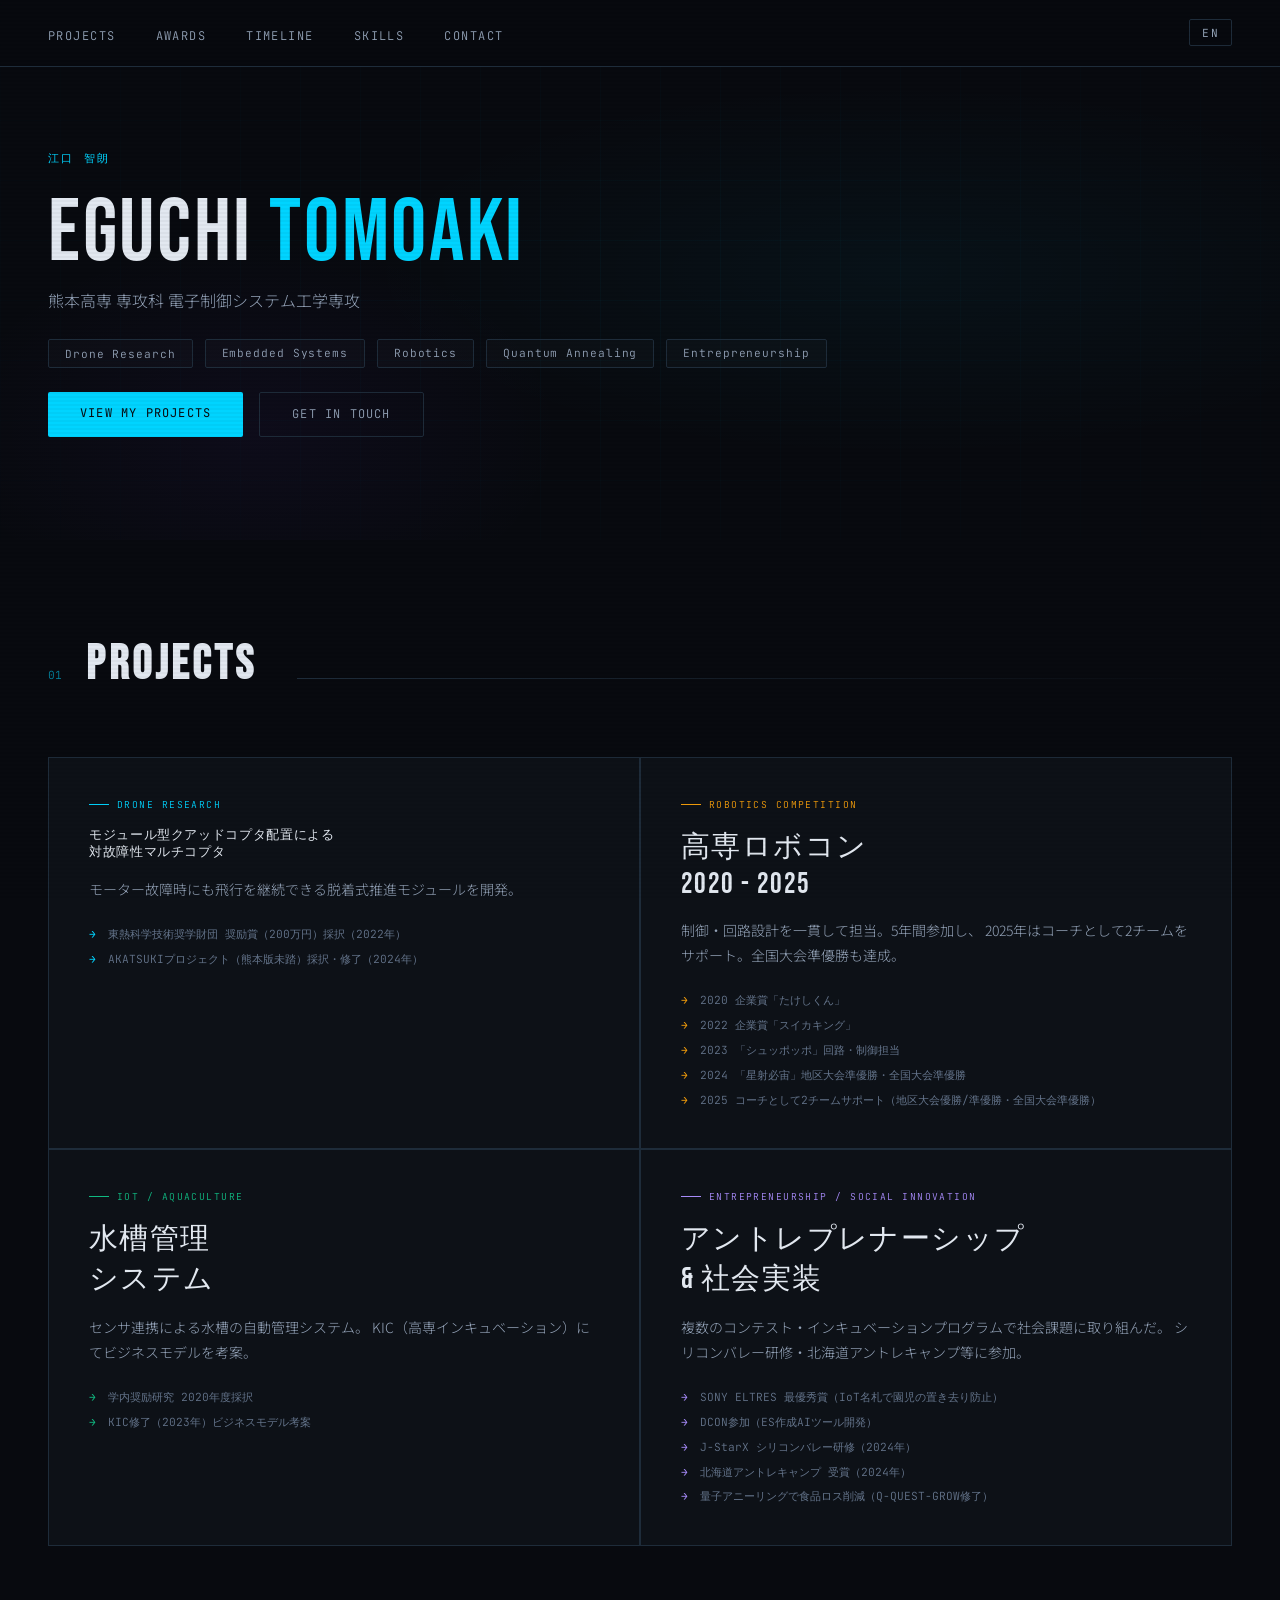
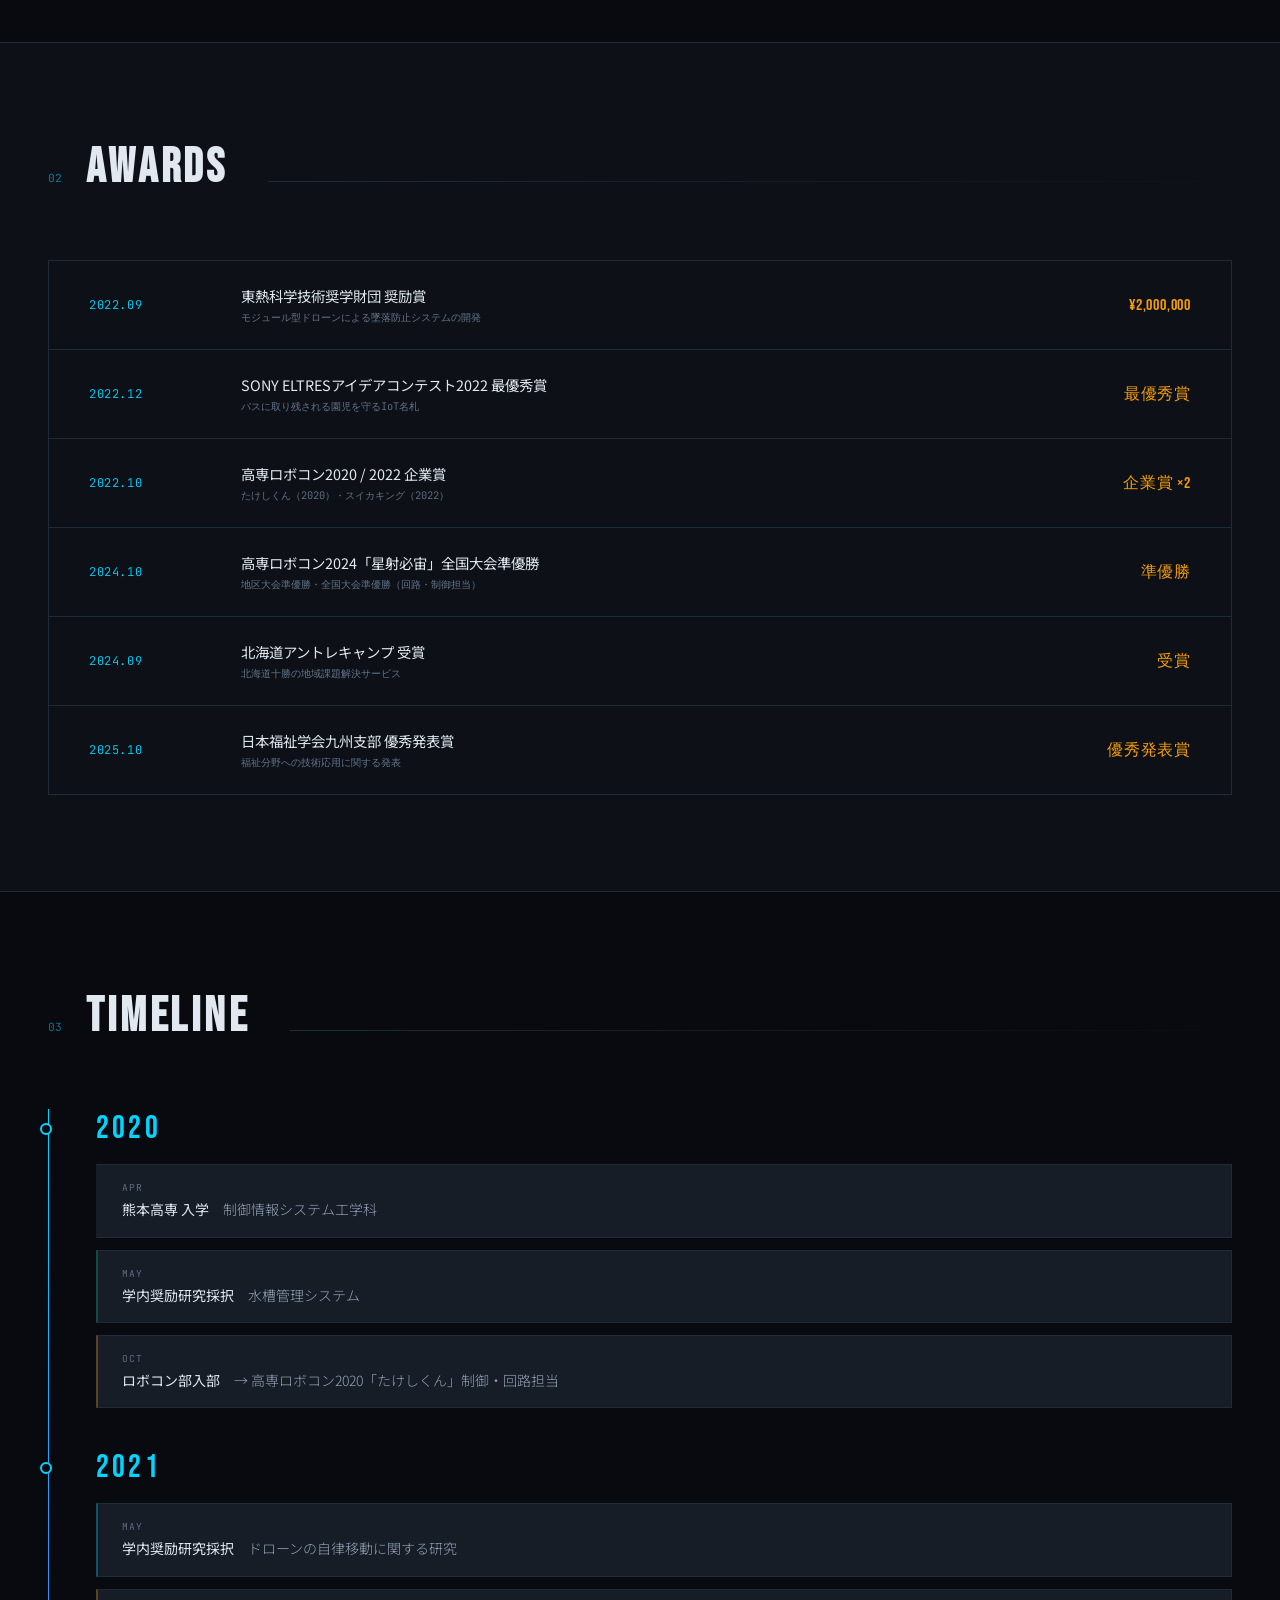
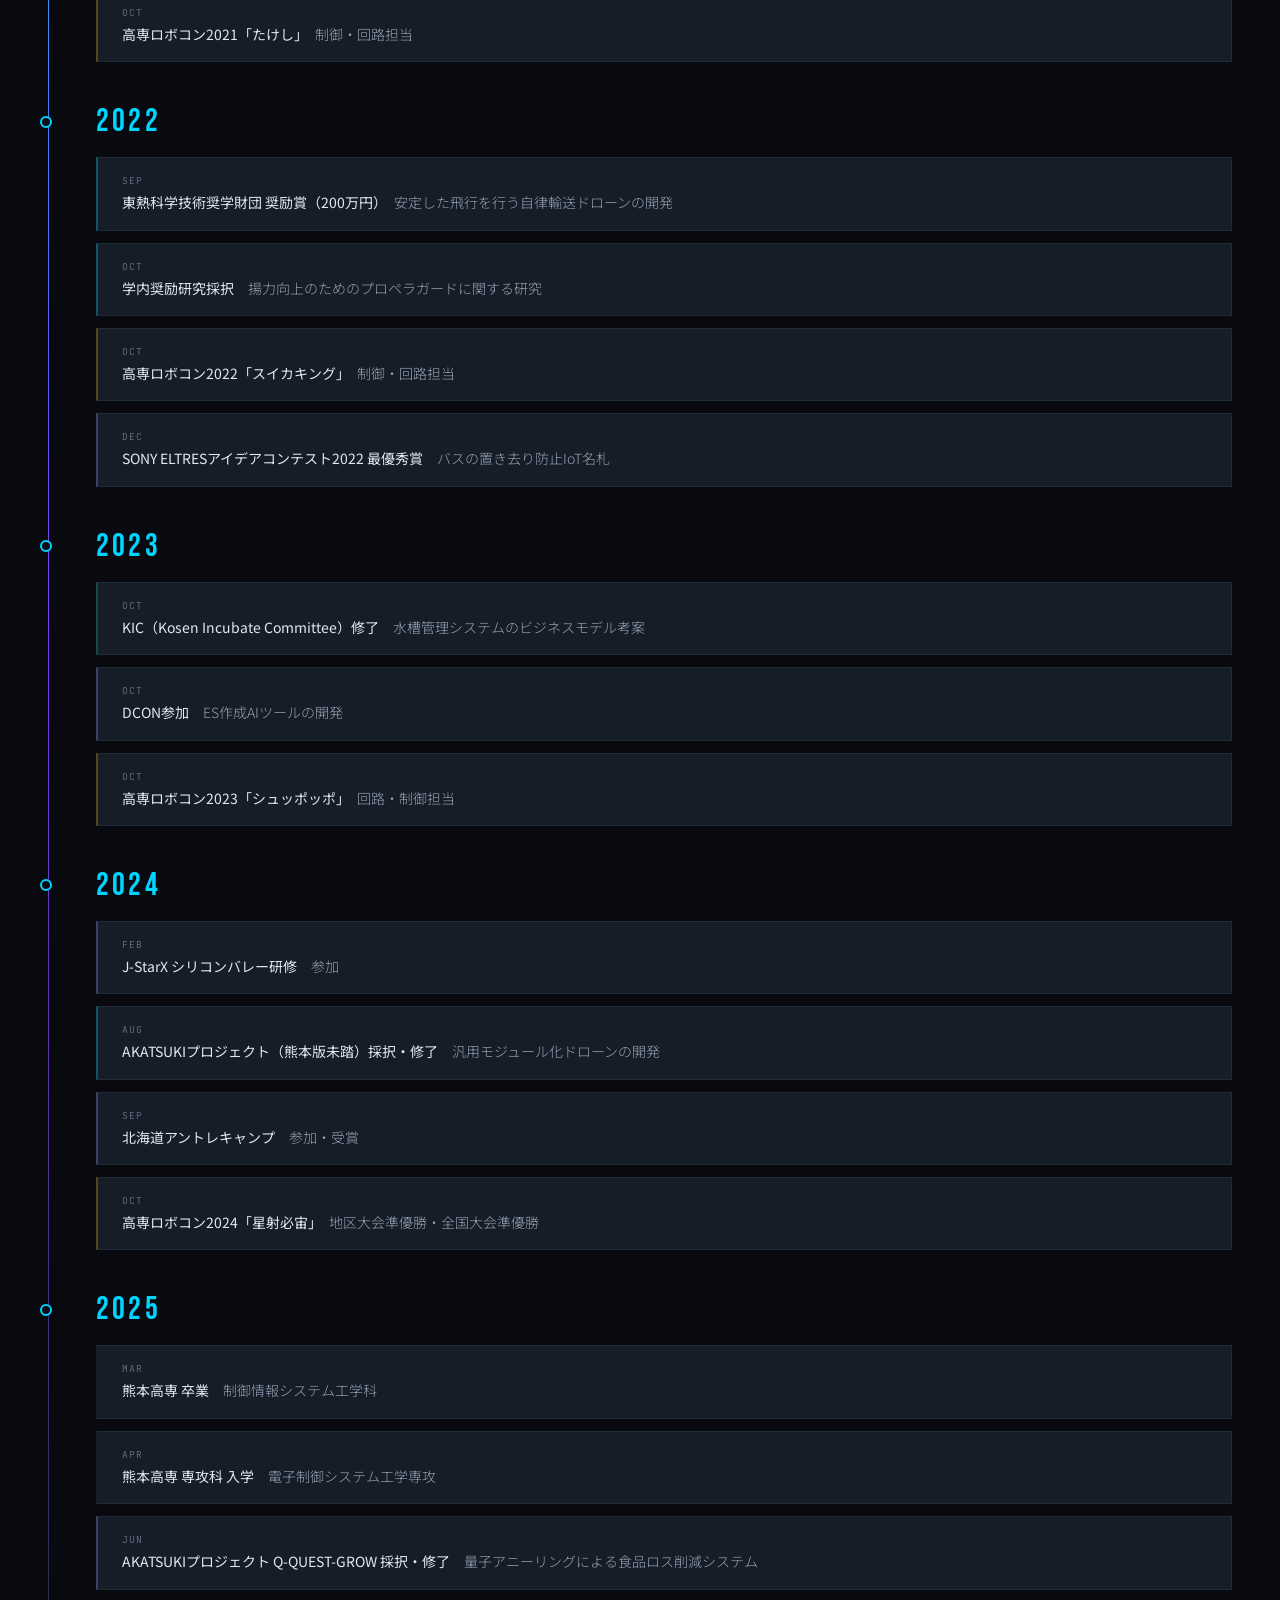
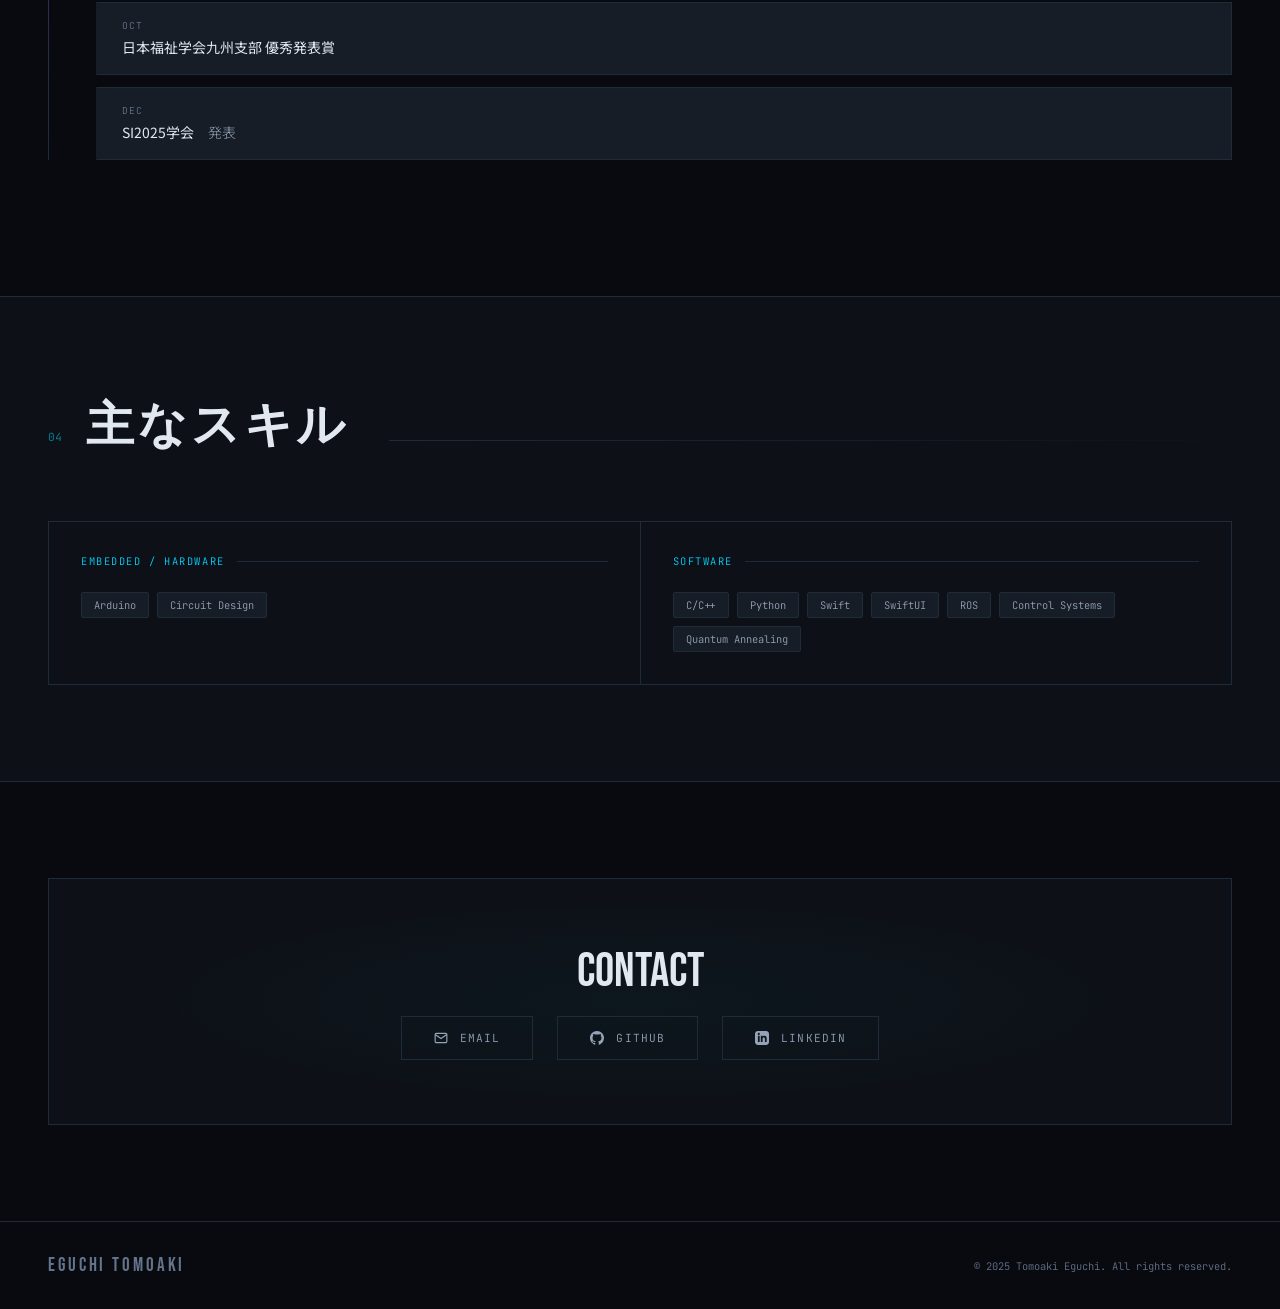
==== commit 63e3d7d3: "Fix skills section title not switching to English Co-Authored-By: Claude Sonnet 4.6 <noreply@anthrop" ====
--- a/index.html
+++ b/index.html
@@ -1055,7 +1055,7 @@
 <section id="skills" style="background: var(--bg2); border-top: 1px solid var(--border); border-bottom: 1px solid var(--border);">
   <div class="section-header">
     <span class="section-num">04</span>
-    <h2 class="section-title">主なスキル</h2>
+    <h2 class="section-title" data-ja="主なスキル" data-en="Skills">主なスキル</h2>
     <div class="section-line"></div>
   </div>
   <div class="skills-grid fade-in">
